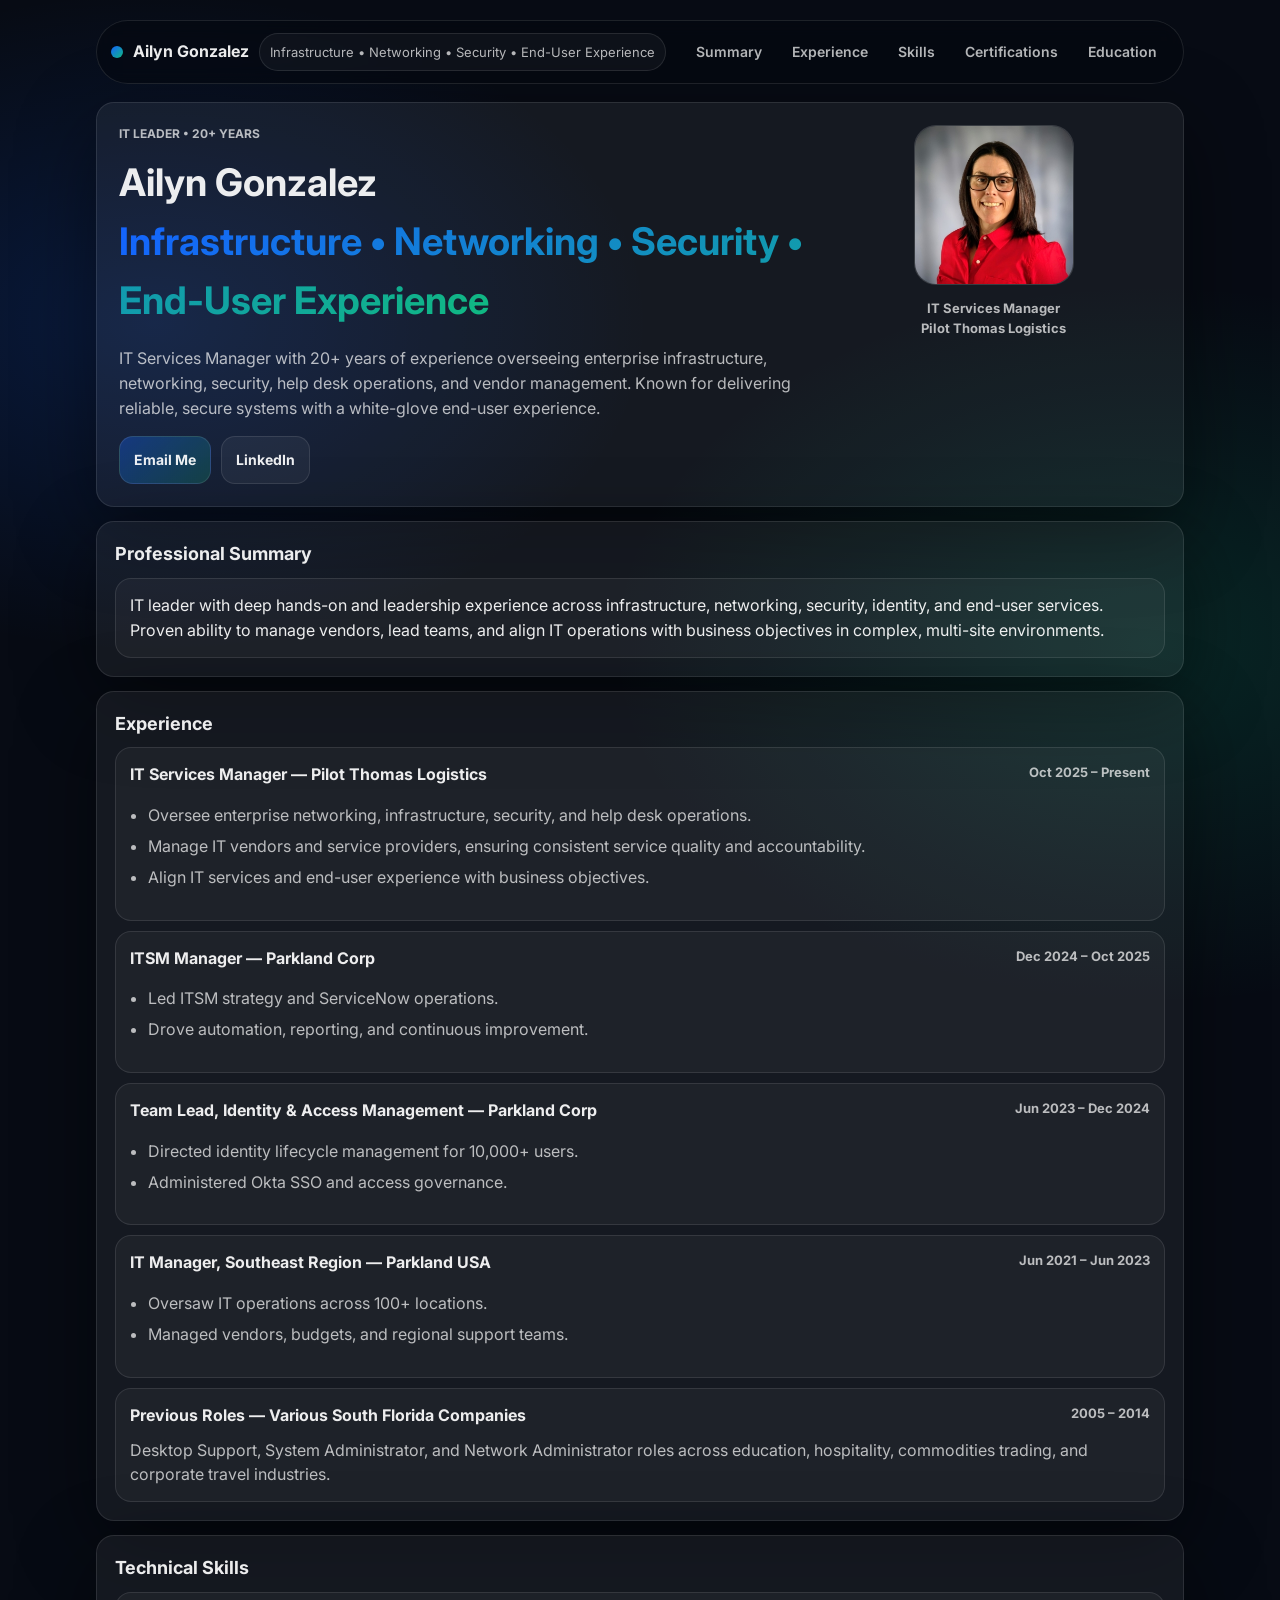
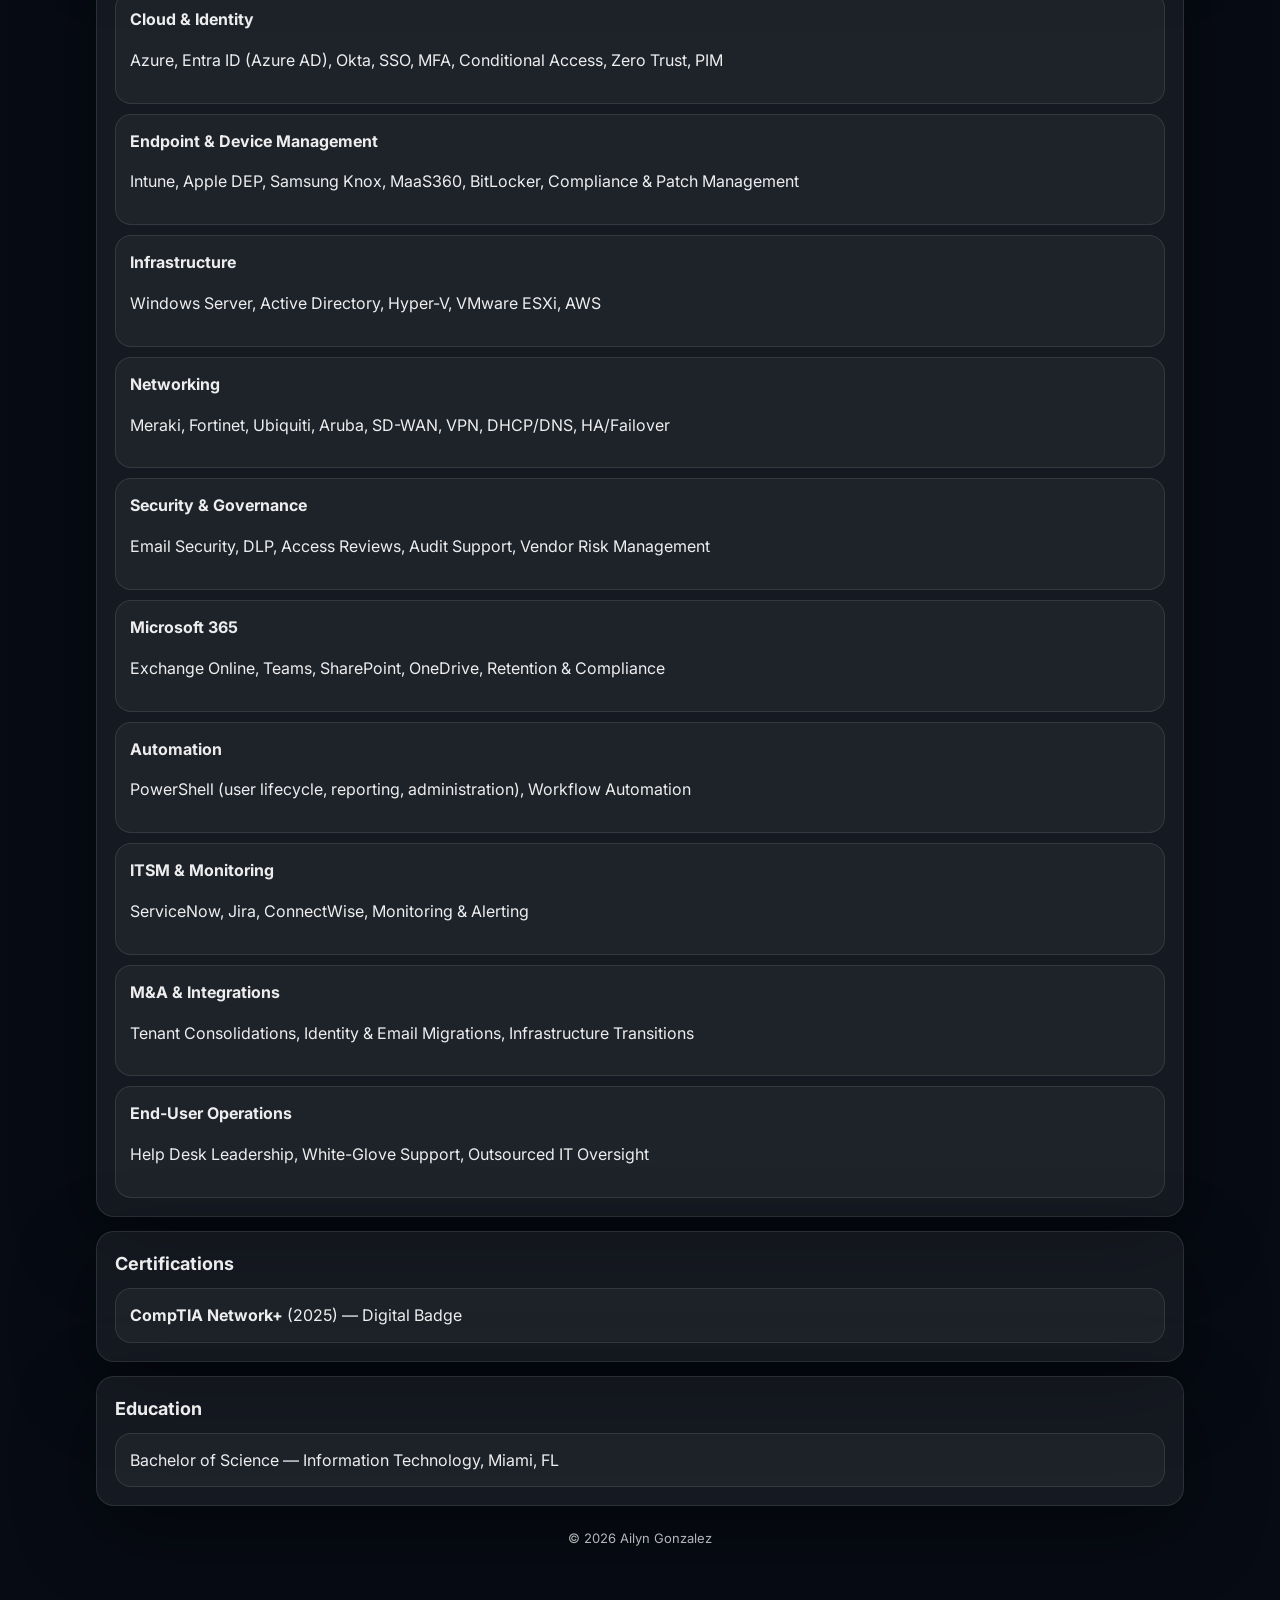
==== index.html @ db8f6539 "NEW STYLE OF index.html" ====
<!doctype html>
<html lang="en">
<head>
  <meta charset="utf-8" />
  <meta name="viewport" content="width=device-width,initial-scale=1" />
  <meta name="description" content="Ailyn Gonzalez — IT Services Manager specializing in infrastructure, networking, security, and end-user experience." />
  <title>Ailyn Gonzalez</title>

  <link rel="icon" href="favicon.ico" type="image/x-icon">
  <link rel="preconnect" href="https://fonts.googleapis.com">
  <link rel="preconnect" href="https://fonts.gstatic.com" crossorigin>
  <link href="https://fonts.googleapis.com/css2?family=Inter:wght@400;500;600;700;800&display=swap" rel="stylesheet">

  <style>
    :root{
      --bg:#070B14;
      --panel:rgba(255,255,255,.06);
      --panel2:rgba(255,255,255,.04);
      --border:rgba(255,255,255,.10);
      --text:rgba(255,255,255,.92);
      --muted:rgba(255,255,255,.70);
      --shadow:0 24px 80px rgba(0,0,0,.45);
      --radius:18px;
      --a1:#1463FF;
      --a2:#10B981;
      --max:1120px;
    }

    *{box-sizing:border-box}
    body{
      margin:0;
      font-family:Inter,system-ui,Arial;
      color:var(--text);
      background:
        radial-gradient(900px 600px at 12% 10%, rgba(20,99,255,.18), transparent 55%),
        radial-gradient(900px 600px at 90% 20%, rgba(16,185,129,.16), transparent 60%),
        var(--bg);
      line-height:1.55;
    }
    a{color:inherit;text-decoration:none}
    .wrap{max-width:var(--max);margin:0 auto;padding:20px 16px 72px}

    /* NAV */
    .topbar{position:sticky;top:12px;z-index:50;margin-bottom:18px}
    .nav{
      display:flex;justify-content:space-between;align-items:center;
      padding:10px 14px;border-radius:999px;
      background:rgba(5,8,15,.55);backdrop-filter:blur(10px);
      border:1px solid var(--border);
    }
    .brand{display:flex;align-items:center;gap:10px}
    .mark{
      width:12px;height:12px;border-radius:50%;
      background:linear-gradient(135deg,var(--a1),var(--a2));
    }
    .pill{
      display:none;
      padding:8px 10px;border-radius:999px;
      border:1px solid var(--border);
      background:rgba(255,255,255,.04);
      color:var(--muted);font-size:13px;
    }
    .links{display:flex;gap:6px}
    .link{
      padding:10px 12px;border-radius:999px;
      color:var(--muted);font-weight:600;font-size:14px;
    }
    .link:hover{background:rgba(255,255,255,.06);color:#fff}

    @media(min-width:900px){.pill{display:inline-flex}}
    @media(max-width:899px){.links{display:none}}

    /* HERO */
    .card{border:1px solid var(--border);background:var(--panel);border-radius:var(--radius);box-shadow:var(--shadow)}
    .hero{padding:22px;margin-bottom:14px}
    .heroInner{display:grid;grid-template-columns:1.35fr .65fr;gap:14px}
    @media(max-width:899px){.heroInner{grid-template-columns:1fr}}

    .kicker{color:var(--muted);font-size:12px;font-weight:700;text-transform:uppercase}
    h1{margin:10px 0;font-size:38px}
    .grad{background:linear-gradient(135deg,var(--a1),var(--a2));-webkit-background-clip:text;color:transparent}
    .lead{color:var(--muted)}

    .actions{display:flex;gap:10px;flex-wrap:wrap;margin-top:14px}
    .btn{
      padding:12px 14px;border-radius:14px;
      border:1px solid var(--border);
      background:rgba(255,255,255,.05);
      font-weight:700;font-size:14px;
    }
    .btn.primary{background:linear-gradient(135deg,rgba(20,99,255,.35),rgba(16,185,129,.22))}

    /* HEADSHOT */
    .headshotWrap{text-align:center}
    .headshot{
      width:160px;height:160px;border-radius:22px;
      border:1px solid var(--border);overflow:hidden;
      margin:0 auto;background:rgba(255,255,255,.06);
    }
    .headshot img{width:100%;height:100%;object-fit:cover}
    .fallback{
      display:flex;align-items:center;justify-content:center;
      height:100%;font-size:42px;font-weight:800;color:#fff;
    }

    /* SECTIONS */
    section{margin-top:14px}
    .section{padding:18px}
    .sectionHead{display:flex;justify-content:space-between;margin-bottom:10px}
    h2{margin:0;font-size:18px}
    .tile,.role{
      padding:14px;border-radius:16px;
      border:1px solid var(--border);
      background:var(--panel2);
    }
    .timeline{display:flex;flex-direction:column;gap:10px}
    .roleTop{display:flex;justify-content:space-between;flex-wrap:wrap}
    .meta{color:var(--muted);font-size:13px;font-weight:700}
    ul{padding-left:18px;color:var(--muted)}
    li{margin:6px 0}

    footer{text-align:center;margin-top:22px;color:var(--muted);font-size:13px}
  </style>
</head>

<body>
<div class="wrap">

  <!-- NAV -->
  <div class="topbar">
    <div class="nav">
      <div class="brand">
        <div class="mark"></div>
        <strong>Ailyn Gonzalez</strong>
        <span class="pill">Infrastructure • Networking • Security • End-User Experience</span>
      </div>
      <div class="links">
        <a class="link" href="#summary">Summary</a>
        <a class="link" href="#experience">Experience</a>
        <a class="link" href="#skills">Skills</a>
        <a class="link" href="#certs">Certifications</a>
        <a class="link" href="#education">Education</a>
      </div>
    </div>
  </div>

  <!-- HERO -->
  <div class="card hero">
    <div class="heroInner">
      <div>
        <div class="kicker">IT Leader • 20+ Years</div>
        <h1>Ailyn Gonzalez<br>
          <span class="grad">Infrastructure • Networking • Security • End-User Experience</span>
        </h1>
        <p class="lead">
          IT Services Manager with 20+ years of experience overseeing enterprise infrastructure,
          networking, security, help desk operations, and vendor management. Known for delivering
          reliable, secure systems with a white-glove end-user experience.
        </p>
        <div class="actions">
          <a class="btn primary" href="mailto:ailyn@eleventen.net">Email Me</a>
          <a class="btn" href="https://linkedin.com/in/ailyng" target="_blank">LinkedIn</a>
        </div>
      </div>

      <div class="headshotWrap">
        <div class="headshot">
          <img src="headshot.jpg" alt="Ailyn Gonzalez" onerror="this.style.display='none'">
          <div class="fallback">AG</div>
        </div>
        <p class="meta">IT Services Manager<br>Pilot Thomas Logistics</p>
      </div>
    </div>
  </div>

  <!-- SUMMARY -->
  <section id="summary" class="card section">
    <div class="sectionHead"><h2>Professional Summary</h2></div>
    <div class="tile">
      IT leader with deep hands-on and leadership experience across infrastructure, networking,
      security, identity, and end-user services. Proven ability to manage vendors, lead teams,
      and align IT operations with business objectives in complex, multi-site environments.
    </div>
  </section>

  <!-- EXPERIENCE -->
  <section id="experience" class="card section">
    <div class="sectionHead"><h2>Experience</h2></div>
    <div class="timeline">

      <div class="role">
        <div class="roleTop">
          <strong>IT Services Manager — Pilot Thomas Logistics</strong>
          <span class="meta">Oct 2025 – Present</span>
        </div>
        <ul>
          <li>Oversee enterprise networking, infrastructure, security, and help desk operations.</li>
          <li>Manage IT vendors and service providers, ensuring consistent service quality and accountability.</li>
          <li>Align IT services and end-user experience with business objectives.</li>
        </ul>
      </div>

      <div class="role">
        <div class="roleTop">
          <strong>ITSM Manager — Parkland Corp</strong>
          <span class="meta">Dec 2024 – Oct 2025</span>
        </div>
        <ul>
          <li>Led ITSM strategy and ServiceNow operations.</li>
          <li>Drove automation, reporting, and continuous improvement.</li>
        </ul>
      </div>

      <div class="role">
        <div class="roleTop">
          <strong>Team Lead, Identity & Access Management — Parkland Corp</strong>
          <span class="meta">Jun 2023 – Dec 2024</span>
        </div>
        <ul>
          <li>Directed identity lifecycle management for 10,000+ users.</li>
          <li>Administered Okta SSO and access governance.</li>
        </ul>
      </div>

      <div class="role">
        <div class="roleTop">
          <strong>IT Manager, Southeast Region — Parkland USA</strong>
          <span class="meta">Jun 2021 – Jun 2023</span>
        </div>
        <ul>
          <li>Oversaw IT operations across 100+ locations.</li>
          <li>Managed vendors, budgets, and regional support teams.</li>
        </ul>
      </div>

      <div class="role">
        <div class="roleTop">
          <strong>Previous Roles — Various South Florida Companies</strong>
          <span class="meta">2005 – 2014</span>
        </div>
        <p style="margin:10px 0 0;color:var(--muted)">
          Desktop Support, System Administrator, and Network Administrator roles across education,
          hospitality, commodities trading, and corporate travel industries.
        </p>
      </div>

    </div>
  </section>

  <!-- SKILLS -->
  <section id="skills" class="card section">
    <div class="sectionHead"><h2>Technical Skills</h2></div>
    <div class="timeline">

      <div class="tile"><strong>Cloud & Identity</strong><p>Azure, Entra ID (Azure AD), Okta, SSO, MFA, Conditional Access, Zero Trust, PIM</p></div>
      <div class="tile"><strong>Endpoint & Device Management</strong><p>Intune, Apple DEP, Samsung Knox, MaaS360, BitLocker, Compliance & Patch Management</p></div>
      <div class="tile"><strong>Infrastructure</strong><p>Windows Server, Active Directory, Hyper-V, VMware ESXi, AWS</p></div>
      <div class="tile"><strong>Networking</strong><p>Meraki, Fortinet, Ubiquiti, Aruba, SD-WAN, VPN, DHCP/DNS, HA/Failover</p></div>
      <div class="tile"><strong>Security & Governance</strong><p>Email Security, DLP, Access Reviews, Audit Support, Vendor Risk Management</p></div>
      <div class="tile"><strong>Microsoft 365</strong><p>Exchange Online, Teams, SharePoint, OneDrive, Retention & Compliance</p></div>
      <div class="tile"><strong>Automation</strong><p>PowerShell (user lifecycle, reporting, administration), Workflow Automation</p></div>
      <div class="tile"><strong>ITSM & Monitoring</strong><p>ServiceNow, Jira, ConnectWise, Monitoring & Alerting</p></div>
      <div class="tile"><strong>M&A & Integrations</strong><p>Tenant Consolidations, Identity & Email Migrations, Infrastructure Transitions</p></div>
      <div class="tile"><strong>End-User Operations</strong><p>Help Desk Leadership, White-Glove Support, Outsourced IT Oversight</p></div>

    </div>
  </section>

  <!-- CERTS -->
  <section id="certs" class="card section">
    <div class="sectionHead"><h2>Certifications</h2></div>
    <div class="tile">
      <strong>CompTIA Network+</strong> (2025) —
      <a href="https://www.credly.com/badges/32f9db9d-5304-4ea8-86d8-ffa71082f618/public_url" target="_blank">Digital Badge</a>
    </div>
  </section>

  <!-- EDUCATION -->
  <section id="education" class="card section">
    <div class="sectionHead"><h2>Education</h2></div>
    <div class="tile">
      Bachelor of Science — Information Technology, Miami, FL
    </div>
  </section>

  <footer>
    © <span id="year"></span> Ailyn Gonzalez
  </footer>

</div>

<script>
  document.getElementById('year').textContent = new Date().getFullYear();
</script>
</body>
</html>
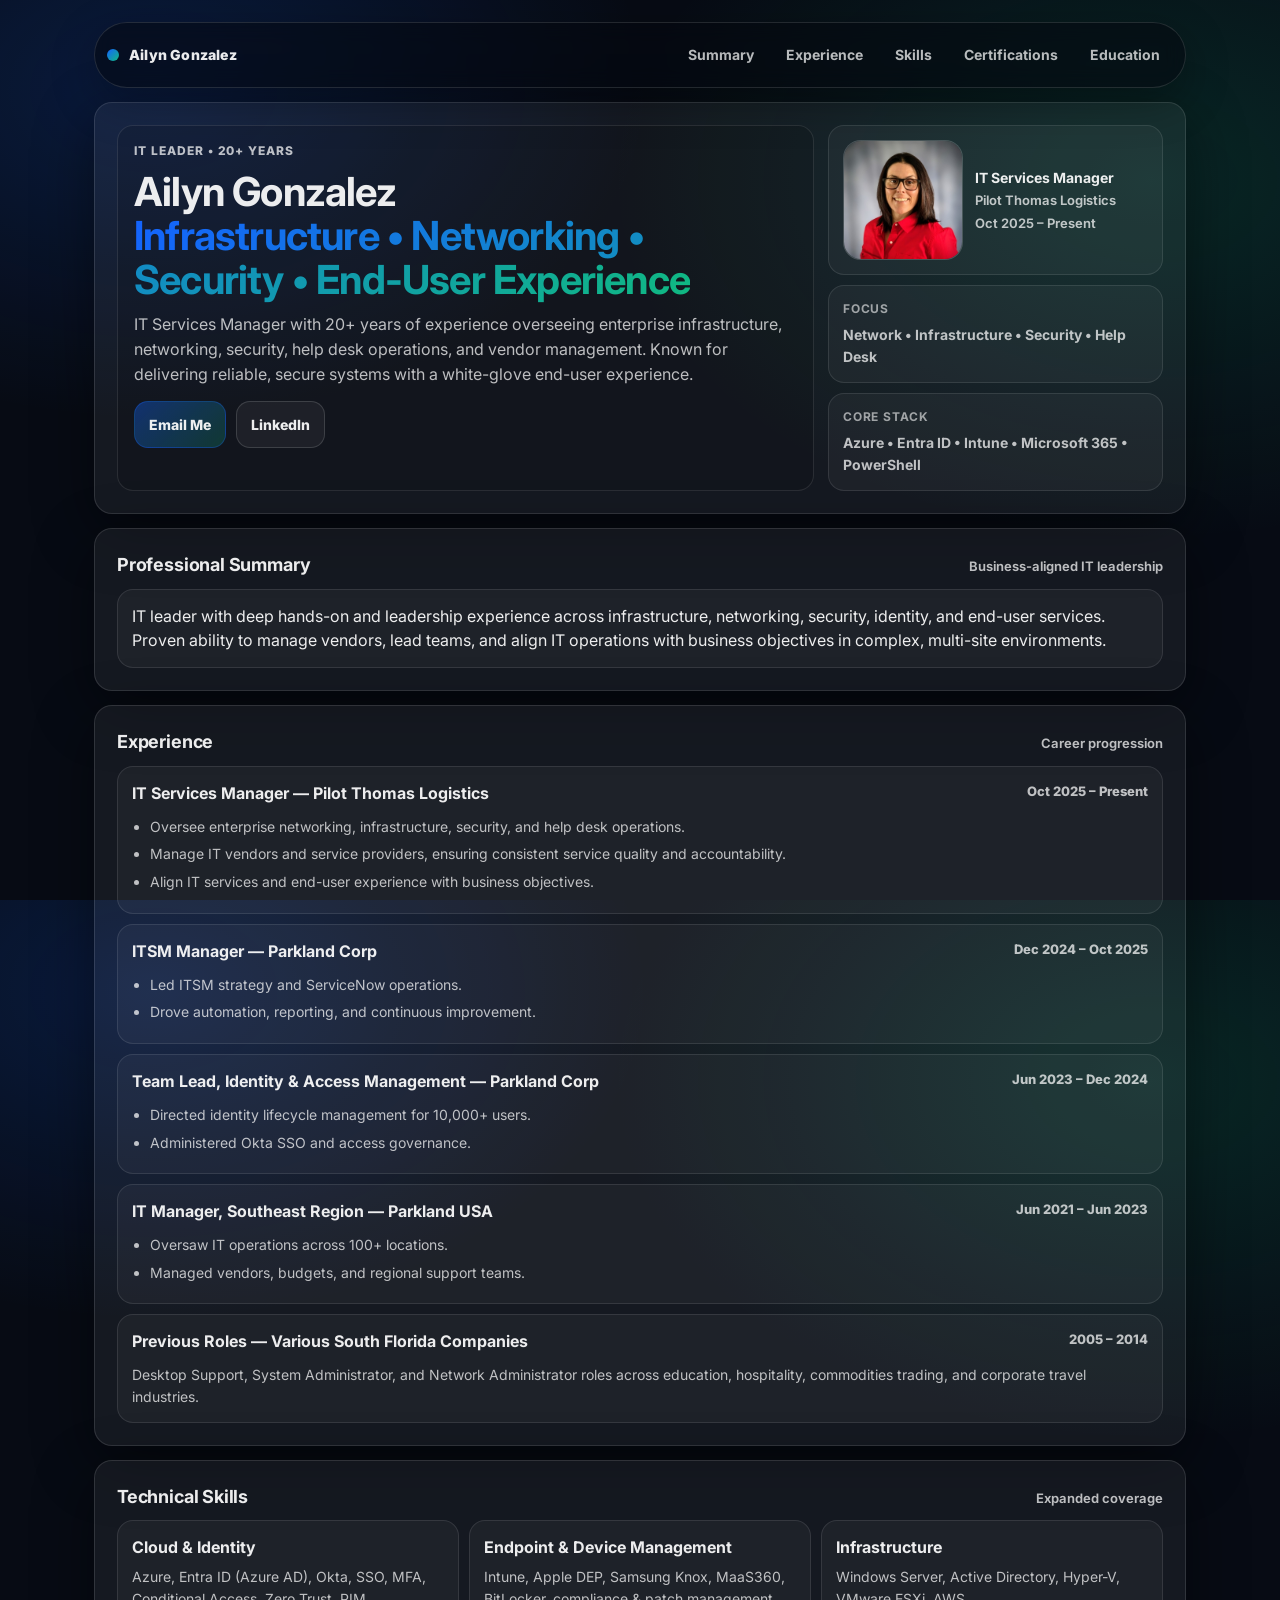
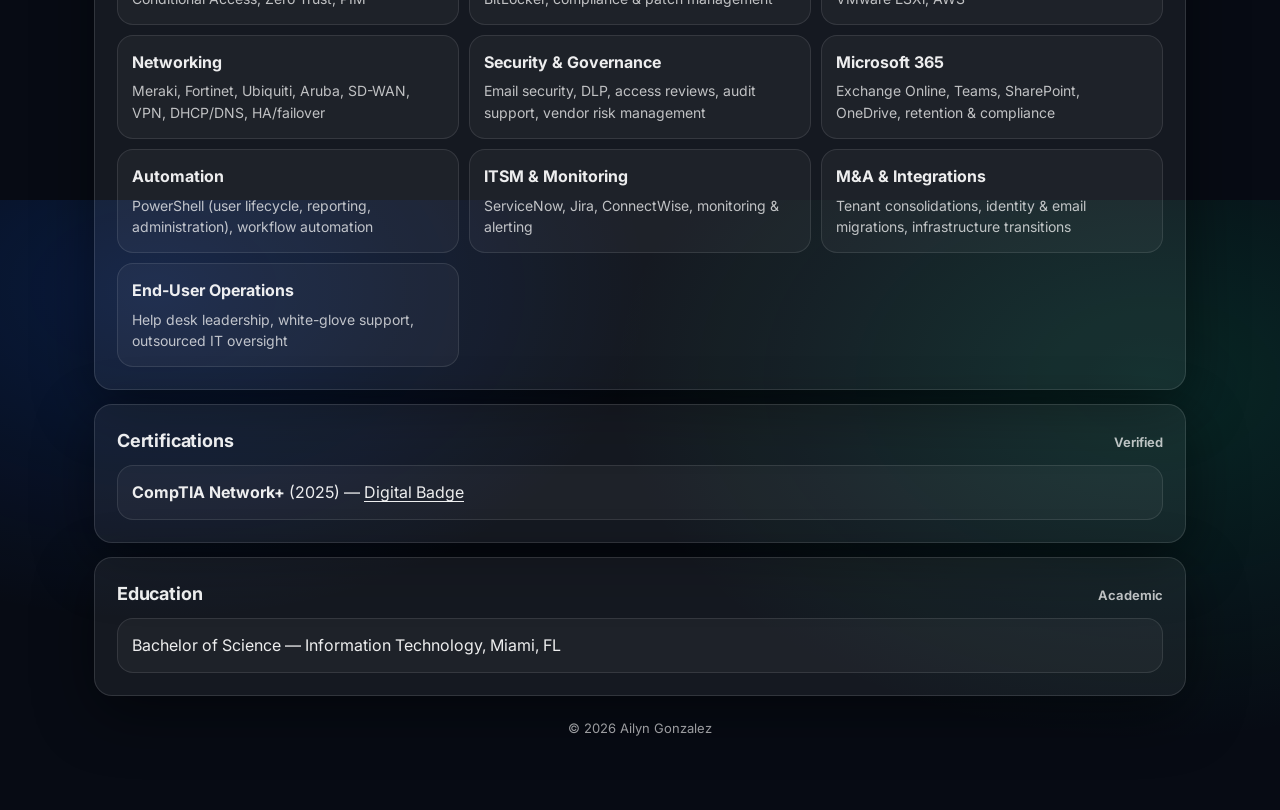
==== commit e183d3fc: "Mobile optimization Update index.html" ====
--- a/index.html
+++ b/index.html
@@ -16,110 +16,443 @@
       --bg:#070B14;
       --panel:rgba(255,255,255,.06);
       --panel2:rgba(255,255,255,.04);
-      --border:rgba(255,255,255,.10);
+      --border:rgba(255,255,255,.12);
       --text:rgba(255,255,255,.92);
-      --muted:rgba(255,255,255,.70);
-      --shadow:0 24px 80px rgba(0,0,0,.45);
+      --muted:rgba(255,255,255,.72);
+      --shadow:0 18px 60px rgba(0,0,0,.45);
       --radius:18px;
       --a1:#1463FF;
       --a2:#10B981;
       --max:1120px;
-    }
-
-    *{box-sizing:border-box}
+
+      --pad: clamp(14px, 2.4vw, 22px);
+    }
+
+    *{ box-sizing:border-box }
+    html,body{ height:100% }
     body{
       margin:0;
-      font-family:Inter,system-ui,Arial;
+      font-family:Inter,system-ui,Segoe UI,Roboto,Arial,sans-serif;
       color:var(--text);
       background:
         radial-gradient(900px 600px at 12% 10%, rgba(20,99,255,.18), transparent 55%),
         radial-gradient(900px 600px at 90% 20%, rgba(16,185,129,.16), transparent 60%),
         var(--bg);
       line-height:1.55;
-    }
-    a{color:inherit;text-decoration:none}
-    .wrap{max-width:var(--max);margin:0 auto;padding:20px 16px 72px}
-
-    /* NAV */
-    .topbar{position:sticky;top:12px;z-index:50;margin-bottom:18px}
+      -webkit-font-smoothing: antialiased;
+      text-rendering: optimizeLegibility;
+    }
+
+    a{ color:inherit; text-decoration:none }
+    p{ margin:0 }
+    ::selection{ background: rgba(20,99,255,.35); }
+
+    .wrap{
+      max-width:var(--max);
+      margin:0 auto;
+      padding: 14px 14px 72px;
+    }
+
+    /* ---------- Cards / Sections ---------- */
+    .card{
+      border:1px solid var(--border);
+      background:var(--panel);
+      border-radius:var(--radius);
+      box-shadow:var(--shadow);
+    }
+
+    section{ margin-top: 14px; }
+    .section{ padding: var(--pad); }
+
+    .sectionHead{
+      display:flex;
+      justify-content:space-between;
+      align-items:baseline;
+      gap:12px;
+      margin-bottom: 10px;
+    }
+    h2{
+      margin:0;
+      font-size: clamp(16px, 2.4vw, 18px);
+      letter-spacing: -.01em;
+    }
+    .hint{
+      color:var(--muted);
+      font-size: 13px;
+      font-weight: 650;
+    }
+
+    .tile, .role{
+      padding: 14px;
+      border-radius: 16px;
+      border: 1px solid rgba(255,255,255,.10);
+      background: var(--panel2);
+    }
+
+    /* ---------- Top Nav (mobile-first) ---------- */
+    .topbar{
+      position: sticky;
+      top: 10px;
+      z-index: 50;
+      margin: 8px 0 14px;
+    }
+
     .nav{
-      display:flex;justify-content:space-between;align-items:center;
-      padding:10px 14px;border-radius:999px;
-      background:rgba(5,8,15,.55);backdrop-filter:blur(10px);
+      display:flex;
+      align-items:center;
+      justify-content:space-between;
+      gap: 10px;
+      padding: 10px 12px;
+      border-radius: 999px;
+      background: rgba(5,8,15,.55);
+      backdrop-filter: blur(10px);
       border:1px solid var(--border);
-    }
-    .brand{display:flex;align-items:center;gap:10px}
+      box-shadow: 0 14px 45px rgba(0,0,0,.30);
+    }
+
+    .brand{
+      display:flex;
+      align-items:center;
+      gap:10px;
+      min-width:0;
+    }
     .mark{
-      width:12px;height:12px;border-radius:50%;
+      width:12px;height:12px;border-radius:999px;
       background:linear-gradient(135deg,var(--a1),var(--a2));
+      flex: 0 0 auto;
+    }
+    .brandText{
+      display:flex;
+      flex-direction:column;
+      gap:2px;
+      min-width:0;
+    }
+    .brandText strong{
+      font-weight: 850;
+      font-size: 14px;
+      letter-spacing: .2px;
+      white-space: nowrap;
+      overflow: hidden;
+      text-overflow: ellipsis;
+      max-width: 56vw;
     }
     .pill{
+      display:block;
+      color: rgba(255,255,255,.70);
+      font-size: 12.5px;
+      font-weight: 650;
+      white-space: nowrap;
+      overflow: hidden;
+      text-overflow: ellipsis;
+      max-width: 64vw;
+    }
+
+    .links{
       display:none;
-      padding:8px 10px;border-radius:999px;
+      gap:6px;
+      align-items:center;
+    }
+    .link{
+      padding:10px 12px;
+      border-radius:999px;
+      color:var(--muted);
+      font-weight:700;
+      font-size:14px;
+      border: 1px solid transparent;
+    }
+    .link:hover{
+      background: rgba(255,255,255,.06);
+      color:#fff;
+      border-color: rgba(255,255,255,.10);
+    }
+
+    .menuBtn{
+      display:inline-flex;
+      align-items:center;
+      justify-content:center;
+      width: 44px;
+      height: 44px;
+      border-radius: 999px;
+      border:1px solid rgba(255,255,255,.14);
+      background: rgba(255,255,255,.05);
+      cursor:pointer;
+      transition: transform .08s ease, background .2s ease;
+      flex: 0 0 auto;
+    }
+    .menuBtn:active{ transform: translateY(1px); }
+    .menuBtn:hover{ background: rgba(255,255,255,.07); }
+
+    .menuIcon{
+      width: 18px; height: 18px; position: relative;
+    }
+    .menuIcon span{
+      position:absolute; left:0; right:0;
+      height:2px; border-radius:2px;
+      background: rgba(255,255,255,.86);
+      transition: transform .2s ease, top .2s ease, opacity .2s ease;
+    }
+    .menuIcon span:nth-child(1){ top:4px; }
+    .menuIcon span:nth-child(2){ top:8px; }
+    .menuIcon span:nth-child(3){ top:12px; }
+
+    .mobileMenu{
+      display:none;
+      margin-top:10px;
+      border-radius: 16px;
       border:1px solid var(--border);
-      background:rgba(255,255,255,.04);
-      color:var(--muted);font-size:13px;
-    }
-    .links{display:flex;gap:6px}
-    .link{
-      padding:10px 12px;border-radius:999px;
-      color:var(--muted);font-weight:600;font-size:14px;
-    }
-    .link:hover{background:rgba(255,255,255,.06);color:#fff}
-
-    @media(min-width:900px){.pill{display:inline-flex}}
-    @media(max-width:899px){.links{display:none}}
-
-    /* HERO */
-    .card{border:1px solid var(--border);background:var(--panel);border-radius:var(--radius);box-shadow:var(--shadow)}
-    .hero{padding:22px;margin-bottom:14px}
-    .heroInner{display:grid;grid-template-columns:1.35fr .65fr;gap:14px}
-    @media(max-width:899px){.heroInner{grid-template-columns:1fr}}
-
-    .kicker{color:var(--muted);font-size:12px;font-weight:700;text-transform:uppercase}
-    h1{margin:10px 0;font-size:38px}
-    .grad{background:linear-gradient(135deg,var(--a1),var(--a2));-webkit-background-clip:text;color:transparent}
-    .lead{color:var(--muted)}
-
-    .actions{display:flex;gap:10px;flex-wrap:wrap;margin-top:14px}
+      background: rgba(5,8,15,.70);
+      backdrop-filter: blur(10px);
+      overflow:hidden;
+      box-shadow: 0 18px 55px rgba(0,0,0,.35);
+    }
+    .mobileMenu a{
+      display:block;
+      padding: 14px 14px;
+      color: var(--muted);
+      font-weight: 750;
+      border-top: 1px solid rgba(255,255,255,.08);
+    }
+    .mobileMenu a:first-child{ border-top: none; }
+    .mobileMenu a:hover{
+      background: rgba(255,255,255,.05);
+      color: #fff;
+    }
+
+    .menuOpen .mobileMenu{ display:block; }
+    .menuOpen .menuIcon span:nth-child(1){ top:8px; transform: rotate(45deg); }
+    .menuOpen .menuIcon span:nth-child(2){ opacity:0; }
+    .menuOpen .menuIcon span:nth-child(3){ top:8px; transform: rotate(-45deg); }
+
+    /* Desktop nav */
+    @media (min-width: 980px){
+      .menuBtn{ display:none; }
+      .links{ display:flex; }
+      .pill{ display:none; } /* keep it cleaner on desktop since links show */
+      .brandText strong{ max-width: 260px; }
+    }
+
+    /* ---------- Hero ---------- */
+    .hero{ padding: var(--pad); }
+
+    .heroGrid{
+      display:grid;
+      gap: 14px;
+      grid-template-columns: 1fr;
+      align-items: start;
+    }
+
+    .heroMain{
+      padding: 16px;
+      border-radius: 16px;
+      border: 1px solid rgba(255,255,255,.10);
+      background: rgba(0,0,0,.12);
+    }
+
+    .kicker{
+      color: var(--muted);
+      font-size: 12px;
+      font-weight: 800;
+      letter-spacing: .08em;
+      text-transform: uppercase;
+    }
+
+    h1{
+      margin: 10px 0 10px;
+      font-size: clamp(26px, 6.5vw, 40px);
+      line-height: 1.10;
+      letter-spacing: -.02em;
+    }
+
+    .grad{
+      background:linear-gradient(135deg,var(--a1),var(--a2));
+      -webkit-background-clip:text;
+      background-clip:text;
+      color:transparent;
+    }
+
+    .lead{
+      color: var(--muted);
+      font-size: clamp(14px, 2.5vw, 16px);
+      max-width: 75ch;
+    }
+
+    .actions{
+      display:flex;
+      flex-wrap: wrap;
+      gap: 10px;
+      margin-top: 14px;
+    }
+
     .btn{
-      padding:12px 14px;border-radius:14px;
-      border:1px solid var(--border);
-      background:rgba(255,255,255,.05);
-      font-weight:700;font-size:14px;
-    }
-    .btn.primary{background:linear-gradient(135deg,rgba(20,99,255,.35),rgba(16,185,129,.22))}
-
-    /* HEADSHOT */
-    .headshotWrap{text-align:center}
+      display:inline-flex;
+      align-items:center;
+      justify-content:center;
+      padding: 12px 14px;
+      border-radius: 14px;
+      border: 1px solid rgba(255,255,255,.14);
+      background: rgba(255,255,255,.05);
+      font-weight: 800;
+      font-size: 14px;
+      transition: transform .08s ease, background .2s ease, border-color .2s ease;
+      cursor:pointer;
+      user-select:none;
+      width: 100%;
+    }
+    .btn:hover{ background: rgba(255,255,255,.07); border-color: rgba(255,255,255,.20); }
+    .btn:active{ transform: translateY(1px); }
+    .btn.primary{
+      background: linear-gradient(135deg, rgba(20,99,255,.36), rgba(16,185,129,.22));
+      border-color: rgba(20,99,255,.30);
+    }
+
+    /* Buttons side-by-side when there’s room */
+    @media (min-width: 520px){
+      .btn{ width: auto; }
+    }
+
+    .heroSide{
+      display:grid;
+      gap: 10px;
+    }
+
+    .headshotWrap{
+      display:flex;
+      align-items:center;
+      gap: 12px;
+      padding: 14px;
+    }
+
     .headshot{
-      width:160px;height:160px;border-radius:22px;
-      border:1px solid var(--border);overflow:hidden;
-      margin:0 auto;background:rgba(255,255,255,.06);
-    }
-    .headshot img{width:100%;height:100%;object-fit:cover}
+      width: 92px;
+      height: 92px;
+      border-radius: 18px;
+      border: 1px solid rgba(255,255,255,.14);
+      overflow:hidden;
+      background: rgba(255,255,255,.06);
+      flex: 0 0 auto;
+    }
+    .headshot img{
+      width:100%;
+      height:100%;
+      object-fit:cover;
+      display:block;
+    }
     .fallback{
-      display:flex;align-items:center;justify-content:center;
-      height:100%;font-size:42px;font-weight:800;color:#fff;
-    }
-
-    /* SECTIONS */
-    section{margin-top:14px}
-    .section{padding:18px}
-    .sectionHead{display:flex;justify-content:space-between;margin-bottom:10px}
-    h2{margin:0;font-size:18px}
-    .tile,.role{
-      padding:14px;border-radius:16px;
-      border:1px solid var(--border);
-      background:var(--panel2);
-    }
-    .timeline{display:flex;flex-direction:column;gap:10px}
-    .roleTop{display:flex;justify-content:space-between;flex-wrap:wrap}
-    .meta{color:var(--muted);font-size:13px;font-weight:700}
-    ul{padding-left:18px;color:var(--muted)}
-    li{margin:6px 0}
-
-    footer{text-align:center;margin-top:22px;color:var(--muted);font-size:13px}
+      width:100%;
+      height:100%;
+      display:flex;
+      align-items:center;
+      justify-content:center;
+      font-weight: 900;
+      color:#fff;
+      letter-spacing: .06em;
+      background:
+        radial-gradient(120px 120px at 20% 20%, rgba(20,99,255,.35), transparent 60%),
+        radial-gradient(120px 120px at 80% 30%, rgba(16,185,129,.28), transparent 60%),
+        rgba(0,0,0,.18);
+    }
+    .roleMini{
+      display:flex;
+      flex-direction:column;
+      gap: 2px;
+      min-width:0;
+    }
+    .roleMini strong{ font-size: 14px; }
+    .roleMini span{ color: var(--muted); font-size: 13px; font-weight: 650; }
+
+    .mini{
+      padding: 14px;
+      border-radius: 16px;
+      border: 1px solid rgba(255,255,255,.10);
+      background: var(--panel2);
+    }
+    .mini h3{
+      margin:0 0 6px;
+      font-size: 12px;
+      text-transform: uppercase;
+      letter-spacing: .08em;
+      color: rgba(255,255,255,.58);
+    }
+    .mini p{
+      margin:0;
+      color: var(--muted);
+      font-weight: 700;
+      font-size: 14px;
+    }
+
+    /* Hero becomes 2 columns on larger screens */
+    @media (min-width: 980px){
+      .heroGrid{
+        grid-template-columns: 1.35fr .65fr;
+        align-items: stretch;
+      }
+      .headshot{
+        width: 120px;
+        height: 120px;
+      }
+    }
+
+    /* ---------- Experience ---------- */
+    .timeline{
+      display:flex;
+      flex-direction:column;
+      gap: 10px;
+    }
+    .roleTop{
+      display:flex;
+      justify-content:space-between;
+      gap: 10px;
+      flex-wrap: wrap;
+      align-items: flex-start;
+    }
+    .meta{
+      color: var(--muted);
+      font-size: 13px;
+      font-weight: 800;
+      white-space: nowrap;
+    }
+    ul{
+      margin: 10px 0 0;
+      padding-left: 18px;
+      color: var(--muted);
+      font-size: 14px;
+    }
+    li{ margin: 6px 0; }
+
+    /* ---------- Skills (mobile grid) ---------- */
+    .skillsGrid{
+      display:grid;
+      grid-template-columns: 1fr;
+      gap: 10px;
+      margin-top: 10px;
+    }
+    .skillsGrid .tile strong{
+      display:block;
+      margin-bottom: 6px;
+    }
+    .skillsGrid .tile p{
+      color: var(--muted);
+      font-size: 14px;
+      margin:0;
+    }
+
+    @media (min-width: 740px){
+      .skillsGrid{
+        grid-template-columns: 1fr 1fr;
+      }
+    }
+    @media (min-width: 1100px){
+      .skillsGrid{
+        grid-template-columns: 1fr 1fr 1fr;
+      }
+    }
+
+    footer{
+      margin-top: 22px;
+      text-align:center;
+      color: rgba(255,255,255,.60);
+      font-size: 13px;
+    }
   </style>
 </head>
 
@@ -128,28 +461,49 @@
 
   <!-- NAV -->
   <div class="topbar">
-    <div class="nav">
+    <div class="nav" id="nav">
       <div class="brand">
         <div class="mark"></div>
-        <strong>Ailyn Gonzalez</strong>
-        <span class="pill">Infrastructure • Networking • Security • End-User Experience</span>
-      </div>
-      <div class="links">
+        <div class="brandText">
+          <strong>Ailyn Gonzalez</strong>
+          <span class="pill">Infrastructure • Networking • Security • End-User Experience</span>
+        </div>
+      </div>
+
+      <!-- Desktop links -->
+      <div class="links" aria-label="Primary navigation">
         <a class="link" href="#summary">Summary</a>
         <a class="link" href="#experience">Experience</a>
         <a class="link" href="#skills">Skills</a>
         <a class="link" href="#certs">Certifications</a>
         <a class="link" href="#education">Education</a>
       </div>
+
+      <!-- Mobile hamburger -->
+      <button class="menuBtn" id="menuBtn" aria-label="Open menu" aria-expanded="false">
+        <div class="menuIcon" aria-hidden="true">
+          <span></span><span></span><span></span>
+        </div>
+      </button>
+    </div>
+
+    <!-- Mobile dropdown -->
+    <div class="mobileMenu" id="mobileMenu" aria-label="Mobile menu">
+      <a href="#summary">Summary</a>
+      <a href="#experience">Experience</a>
+      <a href="#skills">Skills</a>
+      <a href="#certs">Certifications</a>
+      <a href="#education">Education</a>
     </div>
   </div>
 
   <!-- HERO -->
-  <div class="card hero">
-    <div class="heroInner">
-      <div>
+  <main class="card hero">
+    <div class="heroGrid">
+      <div class="heroMain">
         <div class="kicker">IT Leader • 20+ Years</div>
-        <h1>Ailyn Gonzalez<br>
+        <h1>
+          Ailyn Gonzalez<br>
           <span class="grad">Infrastructure • Networking • Security • End-User Experience</span>
         </h1>
         <p class="lead">
@@ -159,23 +513,42 @@
         </p>
         <div class="actions">
           <a class="btn primary" href="mailto:ailyn@eleventen.net">Email Me</a>
-          <a class="btn" href="https://linkedin.com/in/ailyng" target="_blank">LinkedIn</a>
-        </div>
-      </div>
-
-      <div class="headshotWrap">
-        <div class="headshot">
-          <img src="headshot.jpg" alt="Ailyn Gonzalez" onerror="this.style.display='none'">
-          <div class="fallback">AG</div>
-        </div>
-        <p class="meta">IT Services Manager<br>Pilot Thomas Logistics</p>
-      </div>
-    </div>
-  </div>
+          <a class="btn" href="https://linkedin.com/in/ailyng" target="_blank" rel="noreferrer">LinkedIn</a>
+        </div>
+      </div>
+
+      <aside class="heroSide">
+        <div class="mini headshotWrap">
+          <div class="headshot" aria-label="Headshot">
+            <img src="headshot.jpg" alt="Ailyn Gonzalez headshot" onerror="this.style.display='none'">
+            <div class="fallback">AG</div>
+          </div>
+          <div class="roleMini">
+            <strong>IT Services Manager</strong>
+            <span>Pilot Thomas Logistics</span>
+            <span>Oct 2025 – Present</span>
+          </div>
+        </div>
+
+        <div class="mini">
+          <h3>Focus</h3>
+          <p>Network • Infrastructure • Security • Help Desk</p>
+        </div>
+
+        <div class="mini">
+          <h3>Core Stack</h3>
+          <p>Azure • Entra ID • Intune • Microsoft 365 • PowerShell</p>
+        </div>
+      </aside>
+    </div>
+  </main>
 
   <!-- SUMMARY -->
   <section id="summary" class="card section">
-    <div class="sectionHead"><h2>Professional Summary</h2></div>
+    <div class="sectionHead">
+      <h2>Professional Summary</h2>
+      <span class="hint">Business-aligned IT leadership</span>
+    </div>
     <div class="tile">
       IT leader with deep hands-on and leadership experience across infrastructure, networking,
       security, identity, and end-user services. Proven ability to manage vendors, lead teams,
@@ -185,9 +558,12 @@
 
   <!-- EXPERIENCE -->
   <section id="experience" class="card section">
-    <div class="sectionHead"><h2>Experience</h2></div>
+    <div class="sectionHead">
+      <h2>Experience</h2>
+      <span class="hint">Career progression</span>
+    </div>
+
     <div class="timeline">
-
       <div class="role">
         <div class="roleTop">
           <strong>IT Services Manager — Pilot Thomas Logistics</strong>
@@ -238,46 +614,85 @@
           <strong>Previous Roles — Various South Florida Companies</strong>
           <span class="meta">2005 – 2014</span>
         </div>
-        <p style="margin:10px 0 0;color:var(--muted)">
+        <p style="color:var(--muted);margin-top:10px;font-size:14px">
           Desktop Support, System Administrator, and Network Administrator roles across education,
           hospitality, commodities trading, and corporate travel industries.
         </p>
       </div>
-
     </div>
   </section>
 
   <!-- SKILLS -->
   <section id="skills" class="card section">
-    <div class="sectionHead"><h2>Technical Skills</h2></div>
-    <div class="timeline">
-
-      <div class="tile"><strong>Cloud & Identity</strong><p>Azure, Entra ID (Azure AD), Okta, SSO, MFA, Conditional Access, Zero Trust, PIM</p></div>
-      <div class="tile"><strong>Endpoint & Device Management</strong><p>Intune, Apple DEP, Samsung Knox, MaaS360, BitLocker, Compliance & Patch Management</p></div>
-      <div class="tile"><strong>Infrastructure</strong><p>Windows Server, Active Directory, Hyper-V, VMware ESXi, AWS</p></div>
-      <div class="tile"><strong>Networking</strong><p>Meraki, Fortinet, Ubiquiti, Aruba, SD-WAN, VPN, DHCP/DNS, HA/Failover</p></div>
-      <div class="tile"><strong>Security & Governance</strong><p>Email Security, DLP, Access Reviews, Audit Support, Vendor Risk Management</p></div>
-      <div class="tile"><strong>Microsoft 365</strong><p>Exchange Online, Teams, SharePoint, OneDrive, Retention & Compliance</p></div>
-      <div class="tile"><strong>Automation</strong><p>PowerShell (user lifecycle, reporting, administration), Workflow Automation</p></div>
-      <div class="tile"><strong>ITSM & Monitoring</strong><p>ServiceNow, Jira, ConnectWise, Monitoring & Alerting</p></div>
-      <div class="tile"><strong>M&A & Integrations</strong><p>Tenant Consolidations, Identity & Email Migrations, Infrastructure Transitions</p></div>
-      <div class="tile"><strong>End-User Operations</strong><p>Help Desk Leadership, White-Glove Support, Outsourced IT Oversight</p></div>
-
+    <div class="sectionHead">
+      <h2>Technical Skills</h2>
+      <span class="hint">Expanded coverage</span>
+    </div>
+
+    <div class="skillsGrid">
+      <div class="tile">
+        <strong>Cloud & Identity</strong>
+        <p>Azure, Entra ID (Azure AD), Okta, SSO, MFA, Conditional Access, Zero Trust, PIM</p>
+      </div>
+      <div class="tile">
+        <strong>Endpoint & Device Management</strong>
+        <p>Intune, Apple DEP, Samsung Knox, MaaS360, BitLocker, compliance & patch management</p>
+      </div>
+      <div class="tile">
+        <strong>Infrastructure</strong>
+        <p>Windows Server, Active Directory, Hyper-V, VMware ESXi, AWS</p>
+      </div>
+      <div class="tile">
+        <strong>Networking</strong>
+        <p>Meraki, Fortinet, Ubiquiti, Aruba, SD-WAN, VPN, DHCP/DNS, HA/failover</p>
+      </div>
+      <div class="tile">
+        <strong>Security & Governance</strong>
+        <p>Email security, DLP, access reviews, audit support, vendor risk management</p>
+      </div>
+      <div class="tile">
+        <strong>Microsoft 365</strong>
+        <p>Exchange Online, Teams, SharePoint, OneDrive, retention & compliance</p>
+      </div>
+      <div class="tile">
+        <strong>Automation</strong>
+        <p>PowerShell (user lifecycle, reporting, administration), workflow automation</p>
+      </div>
+      <div class="tile">
+        <strong>ITSM & Monitoring</strong>
+        <p>ServiceNow, Jira, ConnectWise, monitoring & alerting</p>
+      </div>
+      <div class="tile">
+        <strong>M&A & Integrations</strong>
+        <p>Tenant consolidations, identity & email migrations, infrastructure transitions</p>
+      </div>
+      <div class="tile">
+        <strong>End-User Operations</strong>
+        <p>Help desk leadership, white-glove support, outsourced IT oversight</p>
+      </div>
     </div>
   </section>
 
   <!-- CERTS -->
   <section id="certs" class="card section">
-    <div class="sectionHead"><h2>Certifications</h2></div>
+    <div class="sectionHead">
+      <h2>Certifications</h2>
+      <span class="hint">Verified</span>
+    </div>
     <div class="tile">
       <strong>CompTIA Network+</strong> (2025) —
-      <a href="https://www.credly.com/badges/32f9db9d-5304-4ea8-86d8-ffa71082f618/public_url" target="_blank">Digital Badge</a>
+      <a href="https://www.credly.com/badges/32f9db9d-5304-4ea8-86d8-ffa71082f618/public_url" target="_blank" rel="noreferrer" style="text-decoration:underline;text-underline-offset:3px;">
+        Digital Badge
+      </a>
     </div>
   </section>
 
   <!-- EDUCATION -->
   <section id="education" class="card section">
-    <div class="sectionHead"><h2>Education</h2></div>
+    <div class="sectionHead">
+      <h2>Education</h2>
+      <span class="hint">Academic</span>
+    </div>
     <div class="tile">
       Bachelor of Science — Information Technology, Miami, FL
     </div>
@@ -290,7 +705,46 @@
 </div>
 
 <script>
+  // Footer year
   document.getElementById('year').textContent = new Date().getFullYear();
+
+  // Mobile menu toggle
+  const menuBtn = document.getElementById('menuBtn');
+  const mobileMenu = document.getElementById('mobileMenu');
+  const nav = document.getElementById('nav');
+
+  function setMenu(open){
+    document.body.classList.toggle('menuOpen', open);
+    menuBtn?.setAttribute('aria-expanded', open ? 'true' : 'false');
+  }
+
+  menuBtn?.addEventListener('click', () => {
+    const open = !document.body.classList.contains('menuOpen');
+    setMenu(open);
+  });
+
+  // Close menu when clicking a link
+  mobileMenu?.querySelectorAll('a').forEach(a => {
+    a.addEventListener('click', () => setMenu(false));
+  });
+
+  // Close on outside click
+  document.addEventListener('click', (e) => {
+    if(!document.body.classList.contains('menuOpen')) return;
+    const inside = nav.contains(e.target) || mobileMenu.contains(e.target);
+    if(!inside) setMenu(false);
+  });
+
+  // Smooth scroll
+  document.querySelectorAll('a[href^="#"]').forEach(a => {
+    a.addEventListener('click', (e) => {
+      const id = a.getAttribute('href');
+      const el = document.querySelector(id);
+      if(!el) return;
+      e.preventDefault();
+      el.scrollIntoView({ behavior: 'smooth', block: 'start' });
+    });
+  });
 </script>
 </body>
 </html>
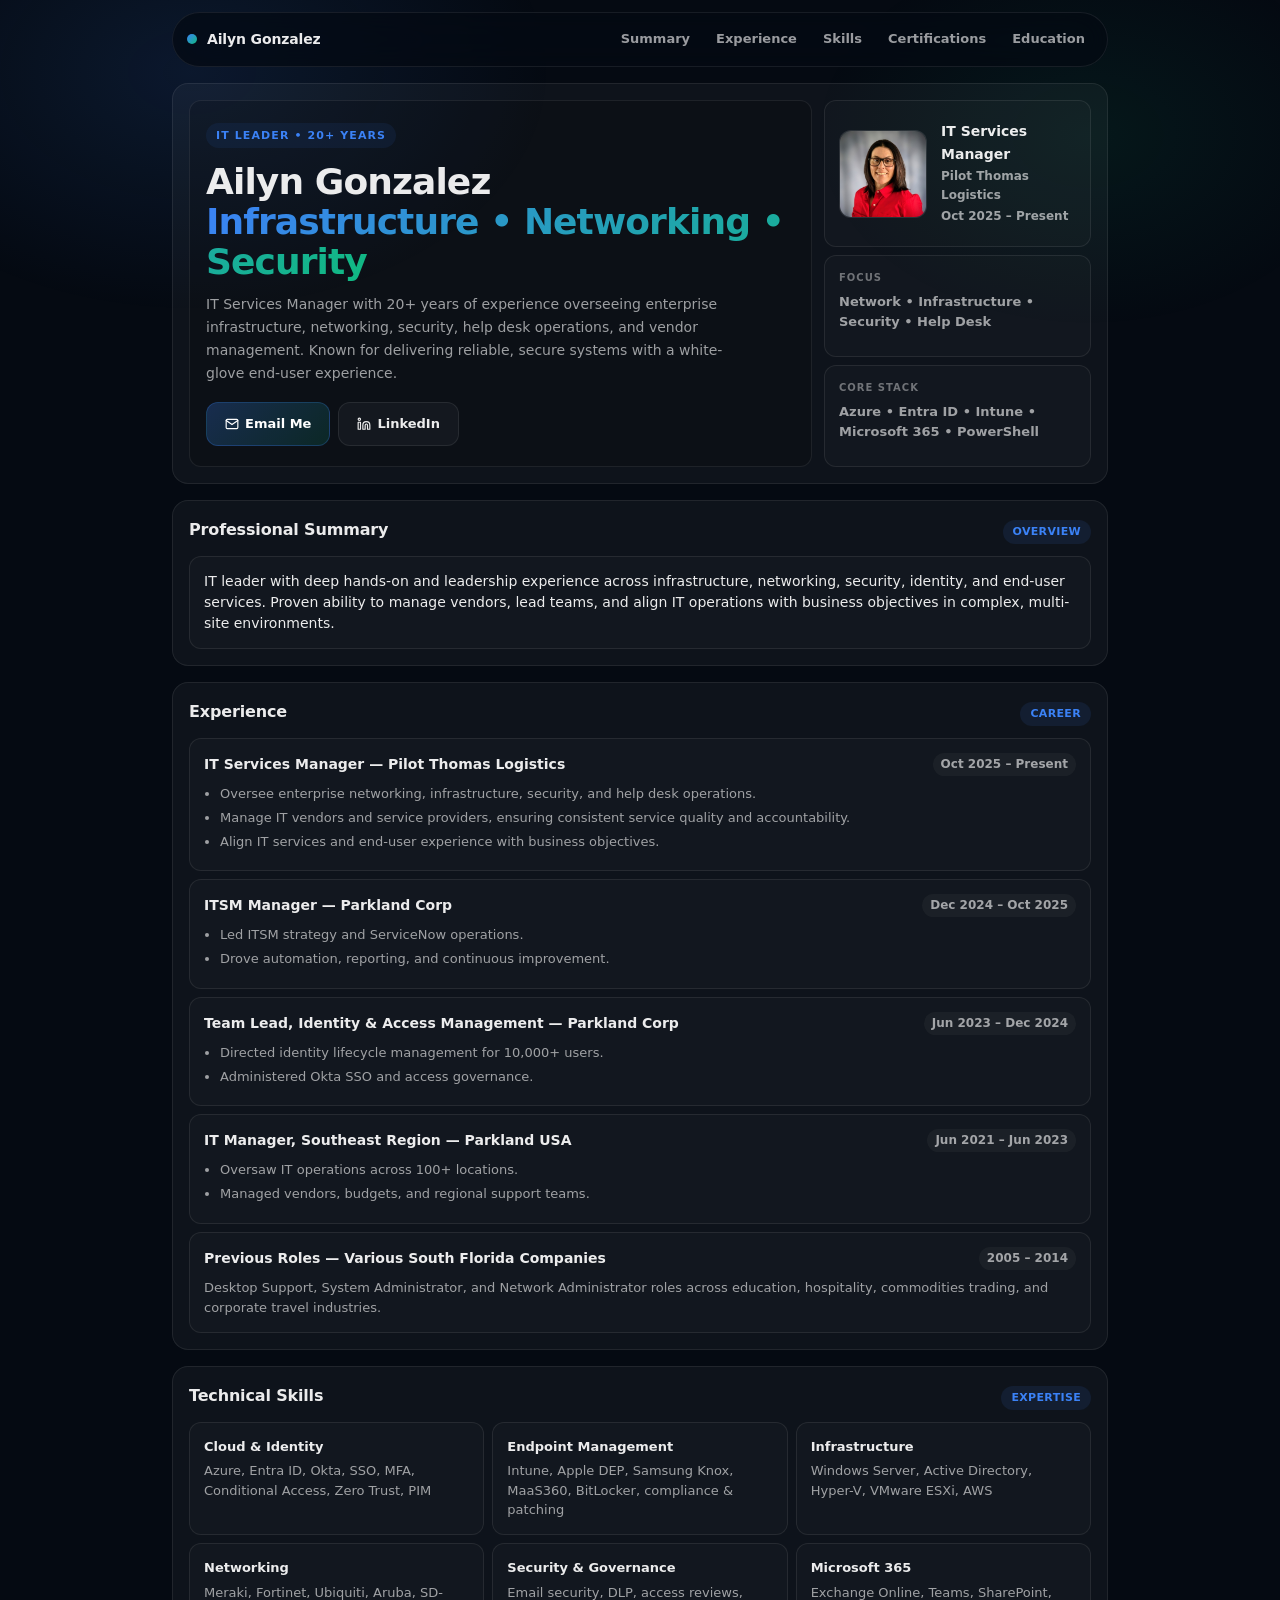
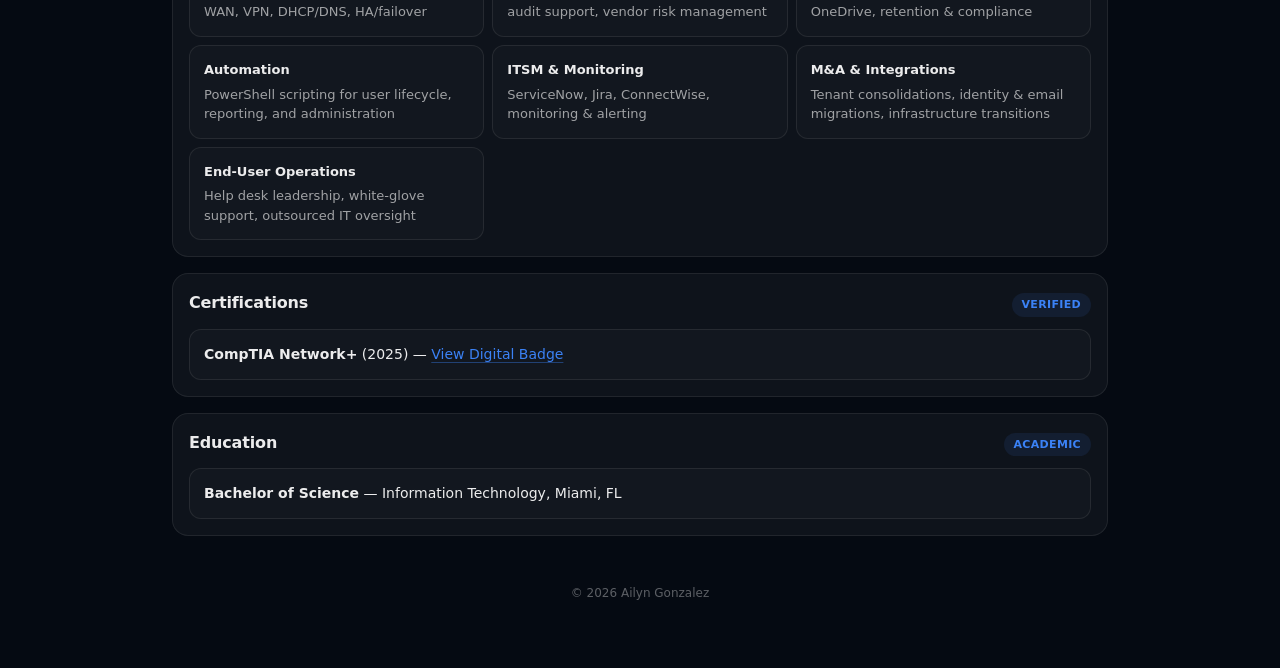
==== commit 0f70f494: "Revamp site design, add security headers, and optimize for mobile - Complete visual overhaul: cleane" ====
--- a/index.html
+++ b/index.html
@@ -2,456 +2,609 @@
 <html lang="en">
 <head>
   <meta charset="utf-8" />
-  <meta name="viewport" content="width=device-width,initial-scale=1" />
+  <meta name="viewport" content="width=device-width,initial-scale=1,viewport-fit=cover" />
   <meta name="description" content="Ailyn Gonzalez — IT Services Manager specializing in infrastructure, networking, security, and end-user experience." />
-  <title>Ailyn Gonzalez</title>
-
-  <link rel="icon" href="favicon.ico" type="image/x-icon">
-  <link rel="preconnect" href="https://fonts.googleapis.com">
-  <link rel="preconnect" href="https://fonts.gstatic.com" crossorigin>
-  <link href="https://fonts.googleapis.com/css2?family=Inter:wght@400;500;600;700;800&display=swap" rel="stylesheet">
+  <title>Ailyn Gonzalez — IT Services Manager</title>
+
+  <!-- Security headers via meta -->
+  <meta http-equiv="X-Content-Type-Options" content="nosniff" />
+  <meta http-equiv="X-Frame-Options" content="DENY" />
+  <meta name="referrer" content="strict-origin-when-cross-origin" />
+  <meta http-equiv="Content-Security-Policy"
+        content="default-src 'self';
+                 style-src 'self' 'unsafe-inline' https://fonts.googleapis.com;
+                 font-src https://fonts.gstatic.com;
+                 img-src 'self' data:;
+                 script-src 'self' 'unsafe-inline';
+                 connect-src 'self';
+                 frame-ancestors 'none';
+                 base-uri 'self';
+                 form-action 'self' mailto:;" />
+
+  <link rel="icon" href="favicon.ico" type="image/x-icon" />
+  <link rel="preconnect" href="https://fonts.googleapis.com" />
+  <link rel="preconnect" href="https://fonts.gstatic.com" crossorigin />
+  <link href="https://fonts.googleapis.com/css2?family=Inter:wght@400;500;600;700;800;900&display=swap" rel="stylesheet" />
 
   <style>
-    :root{
-      --bg:#070B14;
-      --panel:rgba(255,255,255,.06);
-      --panel2:rgba(255,255,255,.04);
-      --border:rgba(255,255,255,.12);
-      --text:rgba(255,255,255,.92);
-      --muted:rgba(255,255,255,.72);
-      --shadow:0 18px 60px rgba(0,0,0,.45);
-      --radius:18px;
-      --a1:#1463FF;
-      --a2:#10B981;
-      --max:1120px;
-
-      --pad: clamp(14px, 2.4vw, 22px);
-    }
-
-    *{ box-sizing:border-box }
-    html,body{ height:100% }
-    body{
-      margin:0;
-      font-family:Inter,system-ui,Segoe UI,Roboto,Arial,sans-serif;
-      color:var(--text);
-      background:
-        radial-gradient(900px 600px at 12% 10%, rgba(20,99,255,.18), transparent 55%),
-        radial-gradient(900px 600px at 90% 20%, rgba(16,185,129,.16), transparent 60%),
-        var(--bg);
-      line-height:1.55;
+    /* ========== RESET & VARIABLES ========== */
+    :root {
+      --bg: #050a12;
+      --surface: rgba(255,255,255,.04);
+      --surface-hover: rgba(255,255,255,.07);
+      --border: rgba(255,255,255,.08);
+      --border-hover: rgba(255,255,255,.16);
+      --text: rgba(255,255,255,.92);
+      --muted: rgba(255,255,255,.60);
+      --accent: #3b82f6;
+      --accent2: #10b981;
+      --radius: 16px;
+      --radius-sm: 12px;
+      --max: 960px;
+      --gap: 12px;
+      --section-gap: 16px;
+      --pad: 16px;
+    }
+
+    *, *::before, *::after { box-sizing: border-box; margin: 0; padding: 0; }
+    html { scroll-behavior: smooth; -webkit-text-size-adjust: 100%; }
+
+    body {
+      font-family: Inter, system-ui, -apple-system, sans-serif;
+      color: var(--text);
+      background: var(--bg);
+      line-height: 1.6;
       -webkit-font-smoothing: antialiased;
       text-rendering: optimizeLegibility;
-    }
-
-    a{ color:inherit; text-decoration:none }
-    p{ margin:0 }
-    ::selection{ background: rgba(20,99,255,.35); }
-
-    .wrap{
-      max-width:var(--max);
-      margin:0 auto;
-      padding: 14px 14px 72px;
-    }
-
-    /* ---------- Cards / Sections ---------- */
-    .card{
-      border:1px solid var(--border);
-      background:var(--panel);
-      border-radius:var(--radius);
-      box-shadow:var(--shadow);
-    }
-
-    section{ margin-top: 14px; }
-    .section{ padding: var(--pad); }
-
-    .sectionHead{
-      display:flex;
-      justify-content:space-between;
-      align-items:baseline;
-      gap:12px;
-      margin-bottom: 10px;
-    }
-    h2{
-      margin:0;
-      font-size: clamp(16px, 2.4vw, 18px);
+      overflow-x: hidden;
+      min-height: 100dvh;
+    }
+
+    /* Subtle ambient glow */
+    body::before {
+      content: '';
+      position: fixed;
+      inset: 0;
+      background:
+        radial-gradient(ellipse 600px 400px at 15% 8%, rgba(59,130,246,.12), transparent 60%),
+        radial-gradient(ellipse 500px 350px at 85% 15%, rgba(16,185,129,.08), transparent 55%);
+      pointer-events: none;
+      z-index: 0;
+    }
+
+    ::selection { background: rgba(59,130,246,.30); }
+    a { color: inherit; text-decoration: none; }
+    img { display: block; max-width: 100%; }
+    ul { list-style: none; }
+    button { font: inherit; color: inherit; border: none; background: none; cursor: pointer; }
+
+    /* ========== LAYOUT ========== */
+    .wrap {
+      position: relative;
+      z-index: 1;
+      max-width: var(--max);
+      margin: 0 auto;
+      padding: 12px 12px 48px;
+    }
+
+    /* ========== NAV ========== */
+    .topbar {
+      position: sticky;
+      top: 8px;
+      z-index: 100;
+      margin-bottom: var(--section-gap);
+    }
+
+    .nav {
+      display: flex;
+      align-items: center;
+      justify-content: space-between;
+      padding: 8px 10px 8px 14px;
+      border-radius: 999px;
+      background: rgba(5,10,18,.75);
+      backdrop-filter: blur(20px) saturate(1.4);
+      -webkit-backdrop-filter: blur(20px) saturate(1.4);
+      border: 1px solid var(--border);
+    }
+
+    .brand {
+      display: flex;
+      align-items: center;
+      gap: 10px;
+      min-width: 0;
+    }
+
+    .mark {
+      width: 10px; height: 10px;
+      border-radius: 50%;
+      background: linear-gradient(135deg, var(--accent), var(--accent2));
+      flex-shrink: 0;
+    }
+
+    .brand-name {
+      font-weight: 800;
+      font-size: 14px;
       letter-spacing: -.01em;
-    }
-    .hint{
-      color:var(--muted);
-      font-size: 13px;
-      font-weight: 650;
-    }
-
-    .tile, .role{
-      padding: 14px;
-      border-radius: 16px;
-      border: 1px solid rgba(255,255,255,.10);
-      background: var(--panel2);
-    }
-
-    /* ---------- Top Nav (mobile-first) ---------- */
-    .topbar{
-      position: sticky;
-      top: 10px;
-      z-index: 50;
-      margin: 8px 0 14px;
-    }
-
-    .nav{
-      display:flex;
-      align-items:center;
-      justify-content:space-between;
-      gap: 10px;
-      padding: 10px 12px;
-      border-radius: 999px;
-      background: rgba(5,8,15,.55);
-      backdrop-filter: blur(10px);
-      border:1px solid var(--border);
-      box-shadow: 0 14px 45px rgba(0,0,0,.30);
-    }
-
-    .brand{
-      display:flex;
-      align-items:center;
-      gap:10px;
-      min-width:0;
-    }
-    .mark{
-      width:12px;height:12px;border-radius:999px;
-      background:linear-gradient(135deg,var(--a1),var(--a2));
-      flex: 0 0 auto;
-    }
-    .brandText{
-      display:flex;
-      flex-direction:column;
-      gap:2px;
-      min-width:0;
-    }
-    .brandText strong{
-      font-weight: 850;
-      font-size: 14px;
-      letter-spacing: .2px;
       white-space: nowrap;
       overflow: hidden;
       text-overflow: ellipsis;
-      max-width: 56vw;
-    }
-    .pill{
-      display:block;
-      color: rgba(255,255,255,.70);
-      font-size: 12.5px;
-      font-weight: 650;
+    }
+
+    .nav-links {
+      display: none;
+      gap: 2px;
+      align-items: center;
+    }
+
+    .nav-link {
+      padding: 8px 12px;
+      border-radius: 999px;
+      color: var(--muted);
+      font-weight: 600;
+      font-size: 13px;
+      transition: color .15s, background .15s;
+    }
+    .nav-link:hover, .nav-link:focus-visible {
+      color: #fff;
+      background: rgba(255,255,255,.06);
+    }
+
+    /* Hamburger */
+    .menu-btn {
+      display: flex;
+      align-items: center;
+      justify-content: center;
+      width: 40px; height: 40px;
+      border-radius: 50%;
+      border: 1px solid var(--border);
+      background: var(--surface);
+      -webkit-tap-highlight-color: transparent;
+      touch-action: manipulation;
+      transition: background .15s;
+    }
+    .menu-btn:hover { background: var(--surface-hover); }
+
+    .menu-icon {
+      width: 16px; height: 14px;
+      position: relative;
+    }
+    .menu-icon span {
+      position: absolute;
+      left: 0; right: 0;
+      height: 2px;
+      border-radius: 2px;
+      background: rgba(255,255,255,.8);
+      transition: transform .2s ease, top .2s ease, opacity .15s ease;
+    }
+    .menu-icon span:nth-child(1) { top: 0; }
+    .menu-icon span:nth-child(2) { top: 6px; }
+    .menu-icon span:nth-child(3) { top: 12px; }
+
+    /* Mobile dropdown */
+    .mobile-menu {
+      display: grid;
+      grid-template-rows: 0fr;
+      transition: grid-template-rows .25s ease;
+      margin-top: 8px;
+      border-radius: var(--radius);
+      border: 1px solid var(--border);
+      background: rgba(5,10,18,.85);
+      backdrop-filter: blur(20px);
+      -webkit-backdrop-filter: blur(20px);
+      overflow: hidden;
+    }
+    .mobile-menu-inner {
+      overflow: hidden;
+    }
+    .mobile-menu a {
+      display: block;
+      padding: 14px 16px;
+      color: var(--muted);
+      font-weight: 600;
+      font-size: 14px;
+      border-top: 1px solid rgba(255,255,255,.06);
+      transition: color .15s, background .15s;
+    }
+    .mobile-menu a:first-child { border-top: none; }
+    .mobile-menu a:hover, .mobile-menu a:focus-visible {
+      color: #fff;
+      background: rgba(255,255,255,.04);
+    }
+
+    /* Menu open state */
+    .menu-open .mobile-menu { grid-template-rows: 1fr; }
+    .menu-open .menu-icon span:nth-child(1) { top: 6px; transform: rotate(45deg); }
+    .menu-open .menu-icon span:nth-child(2) { opacity: 0; }
+    .menu-open .menu-icon span:nth-child(3) { top: 6px; transform: rotate(-45deg); }
+
+    @media (min-width: 768px) {
+      .menu-btn { display: none; }
+      .mobile-menu { display: none; }
+      .nav-links { display: flex; }
+    }
+
+    /* ========== SECTION SHARED ========== */
+    .card {
+      border: 1px solid var(--border);
+      background: var(--surface);
+      border-radius: var(--radius);
+    }
+
+    section {
+      margin-top: var(--section-gap);
+    }
+
+    .section-inner {
+      padding: var(--pad);
+    }
+
+    .section-header {
+      display: flex;
+      justify-content: space-between;
+      align-items: baseline;
+      gap: 8px;
+      margin-bottom: var(--gap);
+    }
+
+    .section-header h2 {
+      font-size: 16px;
+      font-weight: 800;
+      letter-spacing: -.01em;
+    }
+
+    .section-badge {
+      font-size: 11px;
+      font-weight: 700;
+      color: var(--accent);
+      background: rgba(59,130,246,.1);
+      padding: 3px 10px;
+      border-radius: 999px;
       white-space: nowrap;
+      letter-spacing: .03em;
+      text-transform: uppercase;
+    }
+
+    /* ========== HERO ========== */
+    .hero {
+      padding: var(--pad);
+    }
+
+    .hero-grid {
+      display: grid;
+      gap: var(--gap);
+    }
+
+    .hero-main {
+      padding: 20px 16px;
+      border-radius: var(--radius-sm);
+      border: 1px solid var(--border);
+      background: rgba(0,0,0,.15);
+    }
+
+    .kicker {
+      display: inline-block;
+      font-size: 11px;
+      font-weight: 800;
+      letter-spacing: .1em;
+      text-transform: uppercase;
+      color: var(--accent);
+      background: rgba(59,130,246,.08);
+      padding: 4px 10px;
+      border-radius: 999px;
+      margin-bottom: 14px;
+    }
+
+    h1 {
+      font-size: clamp(24px, 6vw, 36px);
+      font-weight: 900;
+      line-height: 1.1;
+      letter-spacing: -.025em;
+      margin-bottom: 12px;
+    }
+
+    .grad {
+      background: linear-gradient(135deg, var(--accent) 0%, var(--accent2) 100%);
+      -webkit-background-clip: text;
+      background-clip: text;
+      color: transparent;
+    }
+
+    .lead {
+      color: var(--muted);
+      font-size: 14px;
+      line-height: 1.65;
+      max-width: 60ch;
+    }
+
+    .actions {
+      display: flex;
+      flex-wrap: wrap;
+      gap: 8px;
+      margin-top: 16px;
+    }
+
+    .btn {
+      display: inline-flex;
+      align-items: center;
+      justify-content: center;
+      gap: 6px;
+      padding: 11px 18px;
+      border-radius: var(--radius-sm);
+      border: 1px solid var(--border);
+      background: var(--surface);
+      font-weight: 700;
+      font-size: 13px;
+      transition: background .15s, border-color .15s, transform .08s;
+      -webkit-tap-highlight-color: transparent;
+      touch-action: manipulation;
+      width: 100%;
+    }
+    .btn:hover { background: var(--surface-hover); border-color: var(--border-hover); }
+    .btn:active { transform: scale(.98); }
+    .btn.primary {
+      background: linear-gradient(135deg, rgba(59,130,246,.25), rgba(16,185,129,.15));
+      border-color: rgba(59,130,246,.25);
+      color: #fff;
+    }
+    .btn.primary:hover {
+      background: linear-gradient(135deg, rgba(59,130,246,.35), rgba(16,185,129,.22));
+    }
+
+    /* Inline SVG icons for buttons */
+    .btn svg {
+      width: 14px; height: 14px;
+      fill: none;
+      stroke: currentColor;
+      stroke-width: 2;
+      stroke-linecap: round;
+      stroke-linejoin: round;
+    }
+
+    @media (min-width: 480px) {
+      .btn { width: auto; }
+    }
+
+    /* Hero sidebar */
+    .hero-side {
+      display: grid;
+      gap: 8px;
+    }
+
+    .mini-card {
+      padding: 14px;
+      border-radius: var(--radius-sm);
+      border: 1px solid var(--border);
+      background: rgba(255,255,255,.02);
+    }
+
+    .mini-card h3 {
+      font-size: 10px;
+      font-weight: 800;
+      text-transform: uppercase;
+      letter-spacing: .1em;
+      color: rgba(255,255,255,.40);
+      margin-bottom: 6px;
+    }
+
+    .mini-card p {
+      color: var(--muted);
+      font-weight: 600;
+      font-size: 13px;
+      line-height: 1.5;
+    }
+
+    /* Headshot */
+    .headshot-row {
+      display: flex;
+      align-items: center;
+      gap: 14px;
+      padding: 14px;
+    }
+
+    .headshot {
+      width: 72px; height: 72px;
+      border-radius: var(--radius-sm);
+      border: 1px solid var(--border);
       overflow: hidden;
-      text-overflow: ellipsis;
-      max-width: 64vw;
-    }
-
-    .links{
-      display:none;
-      gap:6px;
-      align-items:center;
-    }
-    .link{
-      padding:10px 12px;
-      border-radius:999px;
-      color:var(--muted);
-      font-weight:700;
-      font-size:14px;
-      border: 1px solid transparent;
-    }
-    .link:hover{
-      background: rgba(255,255,255,.06);
-      color:#fff;
-      border-color: rgba(255,255,255,.10);
-    }
-
-    .menuBtn{
-      display:inline-flex;
-      align-items:center;
-      justify-content:center;
-      width: 44px;
-      height: 44px;
-      border-radius: 999px;
-      border:1px solid rgba(255,255,255,.14);
-      background: rgba(255,255,255,.05);
-      cursor:pointer;
-      transition: transform .08s ease, background .2s ease;
-      flex: 0 0 auto;
-    }
-    .menuBtn:active{ transform: translateY(1px); }
-    .menuBtn:hover{ background: rgba(255,255,255,.07); }
-
-    .menuIcon{
-      width: 18px; height: 18px; position: relative;
-    }
-    .menuIcon span{
-      position:absolute; left:0; right:0;
-      height:2px; border-radius:2px;
-      background: rgba(255,255,255,.86);
-      transition: transform .2s ease, top .2s ease, opacity .2s ease;
-    }
-    .menuIcon span:nth-child(1){ top:4px; }
-    .menuIcon span:nth-child(2){ top:8px; }
-    .menuIcon span:nth-child(3){ top:12px; }
-
-    .mobileMenu{
-      display:none;
-      margin-top:10px;
-      border-radius: 16px;
-      border:1px solid var(--border);
-      background: rgba(5,8,15,.70);
-      backdrop-filter: blur(10px);
-      overflow:hidden;
-      box-shadow: 0 18px 55px rgba(0,0,0,.35);
-    }
-    .mobileMenu a{
-      display:block;
-      padding: 14px 14px;
-      color: var(--muted);
-      font-weight: 750;
-      border-top: 1px solid rgba(255,255,255,.08);
-    }
-    .mobileMenu a:first-child{ border-top: none; }
-    .mobileMenu a:hover{
-      background: rgba(255,255,255,.05);
+      background: var(--surface);
+      flex-shrink: 0;
+    }
+    .headshot img {
+      width: 100%; height: 100%;
+      object-fit: cover;
+    }
+    .headshot-fallback {
+      width: 100%; height: 100%;
+      display: flex;
+      align-items: center;
+      justify-content: center;
+      font-weight: 900;
+      font-size: 18px;
       color: #fff;
-    }
-
-    .menuOpen .mobileMenu{ display:block; }
-    .menuOpen .menuIcon span:nth-child(1){ top:8px; transform: rotate(45deg); }
-    .menuOpen .menuIcon span:nth-child(2){ opacity:0; }
-    .menuOpen .menuIcon span:nth-child(3){ top:8px; transform: rotate(-45deg); }
-
-    /* Desktop nav */
-    @media (min-width: 980px){
-      .menuBtn{ display:none; }
-      .links{ display:flex; }
-      .pill{ display:none; } /* keep it cleaner on desktop since links show */
-      .brandText strong{ max-width: 260px; }
-    }
-
-    /* ---------- Hero ---------- */
-    .hero{ padding: var(--pad); }
-
-    .heroGrid{
-      display:grid;
-      gap: 14px;
-      grid-template-columns: 1fr;
-      align-items: start;
-    }
-
-    .heroMain{
-      padding: 16px;
-      border-radius: 16px;
-      border: 1px solid rgba(255,255,255,.10);
-      background: rgba(0,0,0,.12);
-    }
-
-    .kicker{
+      background: linear-gradient(135deg, rgba(59,130,246,.3), rgba(16,185,129,.25));
+    }
+
+    .role-info {
+      display: flex;
+      flex-direction: column;
+      gap: 2px;
+      min-width: 0;
+    }
+    .role-info strong {
+      font-size: 14px;
+      font-weight: 800;
+    }
+    .role-info span {
       color: var(--muted);
       font-size: 12px;
-      font-weight: 800;
-      letter-spacing: .08em;
-      text-transform: uppercase;
-    }
-
-    h1{
-      margin: 10px 0 10px;
-      font-size: clamp(26px, 6.5vw, 40px);
-      line-height: 1.10;
-      letter-spacing: -.02em;
-    }
-
-    .grad{
-      background:linear-gradient(135deg,var(--a1),var(--a2));
-      -webkit-background-clip:text;
-      background-clip:text;
-      color:transparent;
-    }
-
-    .lead{
-      color: var(--muted);
-      font-size: clamp(14px, 2.5vw, 16px);
-      max-width: 75ch;
-    }
-
-    .actions{
-      display:flex;
-      flex-wrap: wrap;
-      gap: 10px;
-      margin-top: 14px;
-    }
-
-    .btn{
-      display:inline-flex;
-      align-items:center;
-      justify-content:center;
-      padding: 12px 14px;
-      border-radius: 14px;
-      border: 1px solid rgba(255,255,255,.14);
-      background: rgba(255,255,255,.05);
-      font-weight: 800;
-      font-size: 14px;
-      transition: transform .08s ease, background .2s ease, border-color .2s ease;
-      cursor:pointer;
-      user-select:none;
-      width: 100%;
-    }
-    .btn:hover{ background: rgba(255,255,255,.07); border-color: rgba(255,255,255,.20); }
-    .btn:active{ transform: translateY(1px); }
-    .btn.primary{
-      background: linear-gradient(135deg, rgba(20,99,255,.36), rgba(16,185,129,.22));
-      border-color: rgba(20,99,255,.30);
-    }
-
-    /* Buttons side-by-side when there’s room */
-    @media (min-width: 520px){
-      .btn{ width: auto; }
-    }
-
-    .heroSide{
-      display:grid;
-      gap: 10px;
-    }
-
-    .headshotWrap{
-      display:flex;
-      align-items:center;
-      gap: 12px;
-      padding: 14px;
-    }
-
-    .headshot{
-      width: 92px;
-      height: 92px;
-      border-radius: 18px;
-      border: 1px solid rgba(255,255,255,.14);
-      overflow:hidden;
-      background: rgba(255,255,255,.06);
-      flex: 0 0 auto;
-    }
-    .headshot img{
-      width:100%;
-      height:100%;
-      object-fit:cover;
-      display:block;
-    }
-    .fallback{
-      width:100%;
-      height:100%;
-      display:flex;
-      align-items:center;
-      justify-content:center;
-      font-weight: 900;
-      color:#fff;
-      letter-spacing: .06em;
-      background:
-        radial-gradient(120px 120px at 20% 20%, rgba(20,99,255,.35), transparent 60%),
-        radial-gradient(120px 120px at 80% 30%, rgba(16,185,129,.28), transparent 60%),
-        rgba(0,0,0,.18);
-    }
-    .roleMini{
-      display:flex;
-      flex-direction:column;
-      gap: 2px;
-      min-width:0;
-    }
-    .roleMini strong{ font-size: 14px; }
-    .roleMini span{ color: var(--muted); font-size: 13px; font-weight: 650; }
-
-    .mini{
-      padding: 14px;
-      border-radius: 16px;
-      border: 1px solid rgba(255,255,255,.10);
-      background: var(--panel2);
-    }
-    .mini h3{
-      margin:0 0 6px;
-      font-size: 12px;
-      text-transform: uppercase;
-      letter-spacing: .08em;
-      color: rgba(255,255,255,.58);
-    }
-    .mini p{
-      margin:0;
-      color: var(--muted);
-      font-weight: 700;
-      font-size: 14px;
-    }
-
-    /* Hero becomes 2 columns on larger screens */
-    @media (min-width: 980px){
-      .heroGrid{
-        grid-template-columns: 1.35fr .65fr;
+      font-weight: 600;
+    }
+
+    @media (min-width: 768px) {
+      .hero-grid {
+        grid-template-columns: 1.4fr .6fr;
         align-items: stretch;
       }
-      .headshot{
-        width: 120px;
-        height: 120px;
-      }
-    }
-
-    /* ---------- Experience ---------- */
-    .timeline{
-      display:flex;
-      flex-direction:column;
-      gap: 10px;
-    }
-    .roleTop{
-      display:flex;
-      justify-content:space-between;
-      gap: 10px;
+      .headshot { width: 88px; height: 88px; }
+    }
+
+    /* ========== EXPERIENCE ========== */
+    .timeline {
+      display: flex;
+      flex-direction: column;
+      gap: 8px;
+    }
+
+    .role {
+      padding: 14px;
+      border-radius: var(--radius-sm);
+      border: 1px solid var(--border);
+      background: rgba(255,255,255,.02);
+      transition: border-color .2s;
+    }
+    .role:hover { border-color: var(--border-hover); }
+
+    .role-top {
+      display: flex;
+      justify-content: space-between;
+      gap: 8px;
       flex-wrap: wrap;
       align-items: flex-start;
     }
-    .meta{
+
+    .role-title {
+      font-size: 14px;
+      font-weight: 700;
+    }
+
+    .role-date {
+      font-size: 12px;
+      font-weight: 700;
+      color: var(--muted);
+      white-space: nowrap;
+      background: rgba(255,255,255,.04);
+      padding: 2px 8px;
+      border-radius: 999px;
+    }
+
+    .role ul {
+      margin-top: 8px;
+      padding-left: 16px;
+      list-style: disc;
+    }
+
+    .role li {
       color: var(--muted);
       font-size: 13px;
+      line-height: 1.55;
+      margin: 4px 0;
+    }
+
+    .role .muted-text {
+      color: var(--muted);
+      margin-top: 8px;
+      font-size: 13px;
+      line-height: 1.55;
+    }
+
+    /* ========== SKILLS ========== */
+    .skills-grid {
+      display: grid;
+      grid-template-columns: 1fr;
+      gap: 8px;
+    }
+
+    .skill-tile {
+      padding: 14px;
+      border-radius: var(--radius-sm);
+      border: 1px solid var(--border);
+      background: rgba(255,255,255,.02);
+      transition: border-color .2s, background .2s;
+    }
+    .skill-tile:hover {
+      border-color: var(--border-hover);
+      background: rgba(255,255,255,.04);
+    }
+
+    .skill-tile strong {
+      display: block;
+      font-size: 13px;
       font-weight: 800;
-      white-space: nowrap;
-    }
-    ul{
-      margin: 10px 0 0;
-      padding-left: 18px;
+      margin-bottom: 4px;
+    }
+
+    .skill-tile p {
       color: var(--muted);
+      font-size: 13px;
+      line-height: 1.5;
+    }
+
+    @media (min-width: 480px) {
+      .skills-grid { grid-template-columns: 1fr 1fr; }
+    }
+    @media (min-width: 768px) {
+      .skills-grid { grid-template-columns: 1fr 1fr 1fr; }
+    }
+
+    /* ========== CERTS / EDUCATION ========== */
+    .info-tile {
+      padding: 14px;
+      border-radius: var(--radius-sm);
+      border: 1px solid var(--border);
+      background: rgba(255,255,255,.02);
       font-size: 14px;
-    }
-    li{ margin: 6px 0; }
-
-    /* ---------- Skills (mobile grid) ---------- */
-    .skillsGrid{
-      display:grid;
-      grid-template-columns: 1fr;
-      gap: 10px;
-      margin-top: 10px;
-    }
-    .skillsGrid .tile strong{
-      display:block;
-      margin-bottom: 6px;
-    }
-    .skillsGrid .tile p{
-      color: var(--muted);
-      font-size: 14px;
-      margin:0;
-    }
-
-    @media (min-width: 740px){
-      .skillsGrid{
-        grid-template-columns: 1fr 1fr;
+      line-height: 1.5;
+    }
+
+    .info-tile a {
+      color: var(--accent);
+      text-decoration: underline;
+      text-underline-offset: 3px;
+      text-decoration-color: rgba(59,130,246,.4);
+      transition: text-decoration-color .15s;
+    }
+    .info-tile a:hover {
+      text-decoration-color: var(--accent);
+    }
+
+    /* ========== FOOTER ========== */
+    footer {
+      margin-top: 32px;
+      padding: 16px;
+      text-align: center;
+      color: rgba(255,255,255,.35);
+      font-size: 12px;
+      font-weight: 500;
+    }
+
+    /* ========== FADE-IN ANIMATION ========== */
+    .fade-in {
+      opacity: 0;
+      transform: translateY(12px);
+      transition: opacity .4s ease, transform .4s ease;
+    }
+    .fade-in.visible {
+      opacity: 1;
+      transform: translateY(0);
+    }
+
+    /* ========== REDUCED MOTION ========== */
+    @media (prefers-reduced-motion: reduce) {
+      *, *::before, *::after {
+        animation-duration: 0.01ms !important;
+        transition-duration: 0.01ms !important;
+        scroll-behavior: auto !important;
       }
-    }
-    @media (min-width: 1100px){
-      .skillsGrid{
-        grid-template-columns: 1fr 1fr 1fr;
+      .fade-in { opacity: 1; transform: none; }
+    }
+
+    /* ========== SAFE AREA (notch devices) ========== */
+    @supports (padding: env(safe-area-inset-bottom)) {
+      .wrap {
+        padding-left: max(12px, env(safe-area-inset-left));
+        padding-right: max(12px, env(safe-area-inset-right));
+        padding-bottom: max(48px, env(safe-area-inset-bottom));
       }
-    }
-
-    footer{
-      margin-top: 22px;
-      text-align:center;
-      color: rgba(255,255,255,.60);
-      font-size: 13px;
     }
   </style>
 </head>
@@ -461,50 +614,46 @@
 
   <!-- NAV -->
   <div class="topbar">
-    <div class="nav" id="nav">
+    <nav class="nav" id="nav" aria-label="Primary navigation">
       <div class="brand">
-        <div class="mark"></div>
-        <div class="brandText">
-          <strong>Ailyn Gonzalez</strong>
-          <span class="pill">Infrastructure • Networking • Security • End-User Experience</span>
-        </div>
-      </div>
-
-      <!-- Desktop links -->
-      <div class="links" aria-label="Primary navigation">
-        <a class="link" href="#summary">Summary</a>
-        <a class="link" href="#experience">Experience</a>
-        <a class="link" href="#skills">Skills</a>
-        <a class="link" href="#certs">Certifications</a>
-        <a class="link" href="#education">Education</a>
-      </div>
-
-      <!-- Mobile hamburger -->
-      <button class="menuBtn" id="menuBtn" aria-label="Open menu" aria-expanded="false">
-        <div class="menuIcon" aria-hidden="true">
+        <div class="mark" aria-hidden="true"></div>
+        <span class="brand-name">Ailyn Gonzalez</span>
+      </div>
+
+      <div class="nav-links">
+        <a class="nav-link" href="#summary">Summary</a>
+        <a class="nav-link" href="#experience">Experience</a>
+        <a class="nav-link" href="#skills">Skills</a>
+        <a class="nav-link" href="#certs">Certifications</a>
+        <a class="nav-link" href="#education">Education</a>
+      </div>
+
+      <button class="menu-btn" id="menuBtn" aria-label="Toggle menu" aria-expanded="false" aria-controls="mobileMenu">
+        <div class="menu-icon" aria-hidden="true">
           <span></span><span></span><span></span>
         </div>
       </button>
-    </div>
-
-    <!-- Mobile dropdown -->
-    <div class="mobileMenu" id="mobileMenu" aria-label="Mobile menu">
-      <a href="#summary">Summary</a>
-      <a href="#experience">Experience</a>
-      <a href="#skills">Skills</a>
-      <a href="#certs">Certifications</a>
-      <a href="#education">Education</a>
+    </nav>
+
+    <div class="mobile-menu" id="mobileMenu" role="navigation" aria-label="Mobile navigation">
+      <div class="mobile-menu-inner">
+        <a href="#summary">Summary</a>
+        <a href="#experience">Experience</a>
+        <a href="#skills">Skills</a>
+        <a href="#certs">Certifications</a>
+        <a href="#education">Education</a>
+      </div>
     </div>
   </div>
 
   <!-- HERO -->
-  <main class="card hero">
-    <div class="heroGrid">
-      <div class="heroMain">
-        <div class="kicker">IT Leader • 20+ Years</div>
+  <main class="card hero fade-in">
+    <div class="hero-grid">
+      <div class="hero-main">
+        <div class="kicker">IT Leader &bull; 20+ Years</div>
         <h1>
           Ailyn Gonzalez<br>
-          <span class="grad">Infrastructure • Networking • Security • End-User Experience</span>
+          <span class="grad">Infrastructure &bull; Networking &bull; Security</span>
         </h1>
         <p class="lead">
           IT Services Manager with 20+ years of experience overseeing enterprise infrastructure,
@@ -512,44 +661,50 @@
           reliable, secure systems with a white-glove end-user experience.
         </p>
         <div class="actions">
-          <a class="btn primary" href="mailto:ailyn@eleventen.net">Email Me</a>
-          <a class="btn" href="https://linkedin.com/in/ailyng" target="_blank" rel="noreferrer">LinkedIn</a>
+          <a class="btn primary" href="mailto:ailyn@eleventen.net" rel="noopener noreferrer">
+            <svg viewBox="0 0 24 24"><path d="M4 4h16c1.1 0 2 .9 2 2v12c0 1.1-.9 2-2 2H4c-1.1 0-2-.9-2-2V6c0-1.1.9-2 2-2z"/><polyline points="22,6 12,13 2,6"/></svg>
+            Email Me
+          </a>
+          <a class="btn" href="https://linkedin.com/in/ailyng" target="_blank" rel="noopener noreferrer">
+            <svg viewBox="0 0 24 24"><path d="M16 8a6 6 0 0 1 6 6v7h-4v-7a2 2 0 0 0-2-2 2 2 0 0 0-2 2v7h-4v-7a6 6 0 0 1 6-6z"/><rect x="2" y="9" width="4" height="12"/><circle cx="4" cy="4" r="2"/></svg>
+            LinkedIn
+          </a>
         </div>
       </div>
 
-      <aside class="heroSide">
-        <div class="mini headshotWrap">
-          <div class="headshot" aria-label="Headshot">
-            <img src="headshot.jpg" alt="Ailyn Gonzalez headshot" onerror="this.style.display='none'">
-            <div class="fallback">AG</div>
+      <aside class="hero-side">
+        <div class="mini-card headshot-row">
+          <div class="headshot" aria-label="Headshot of Ailyn Gonzalez">
+            <img id="headshotImg" src="headshot.jpg" alt="Ailyn Gonzalez" loading="eager" />
+            <div class="headshot-fallback" id="headshotFallback" style="display:none;">AG</div>
           </div>
-          <div class="roleMini">
+          <div class="role-info">
             <strong>IT Services Manager</strong>
             <span>Pilot Thomas Logistics</span>
-            <span>Oct 2025 – Present</span>
+            <span>Oct 2025 &ndash; Present</span>
           </div>
         </div>
 
-        <div class="mini">
+        <div class="mini-card">
           <h3>Focus</h3>
-          <p>Network • Infrastructure • Security • Help Desk</p>
+          <p>Network &bull; Infrastructure &bull; Security &bull; Help Desk</p>
         </div>
 
-        <div class="mini">
+        <div class="mini-card">
           <h3>Core Stack</h3>
-          <p>Azure • Entra ID • Intune • Microsoft 365 • PowerShell</p>
+          <p>Azure &bull; Entra ID &bull; Intune &bull; Microsoft 365 &bull; PowerShell</p>
         </div>
       </aside>
     </div>
   </main>
 
   <!-- SUMMARY -->
-  <section id="summary" class="card section">
-    <div class="sectionHead">
+  <section id="summary" class="card section-inner fade-in">
+    <div class="section-header">
       <h2>Professional Summary</h2>
-      <span class="hint">Business-aligned IT leadership</span>
-    </div>
-    <div class="tile">
+      <span class="section-badge">Overview</span>
+    </div>
+    <div class="info-tile">
       IT leader with deep hands-on and leadership experience across infrastructure, networking,
       security, identity, and end-user services. Proven ability to manage vendors, lead teams,
       and align IT operations with business objectives in complex, multi-site environments.
@@ -557,17 +712,17 @@
   </section>
 
   <!-- EXPERIENCE -->
-  <section id="experience" class="card section">
-    <div class="sectionHead">
+  <section id="experience" class="card section-inner fade-in">
+    <div class="section-header">
       <h2>Experience</h2>
-      <span class="hint">Career progression</span>
+      <span class="section-badge">Career</span>
     </div>
 
     <div class="timeline">
       <div class="role">
-        <div class="roleTop">
-          <strong>IT Services Manager — Pilot Thomas Logistics</strong>
-          <span class="meta">Oct 2025 – Present</span>
+        <div class="role-top">
+          <strong class="role-title">IT Services Manager &mdash; Pilot Thomas Logistics</strong>
+          <span class="role-date">Oct 2025 &ndash; Present</span>
         </div>
         <ul>
           <li>Oversee enterprise networking, infrastructure, security, and help desk operations.</li>
@@ -577,9 +732,9 @@
       </div>
 
       <div class="role">
-        <div class="roleTop">
-          <strong>ITSM Manager — Parkland Corp</strong>
-          <span class="meta">Dec 2024 – Oct 2025</span>
+        <div class="role-top">
+          <strong class="role-title">ITSM Manager &mdash; Parkland Corp</strong>
+          <span class="role-date">Dec 2024 &ndash; Oct 2025</span>
         </div>
         <ul>
           <li>Led ITSM strategy and ServiceNow operations.</li>
@@ -588,9 +743,9 @@
       </div>
 
       <div class="role">
-        <div class="roleTop">
-          <strong>Team Lead, Identity & Access Management — Parkland Corp</strong>
-          <span class="meta">Jun 2023 – Dec 2024</span>
+        <div class="role-top">
+          <strong class="role-title">Team Lead, Identity &amp; Access Management &mdash; Parkland Corp</strong>
+          <span class="role-date">Jun 2023 &ndash; Dec 2024</span>
         </div>
         <ul>
           <li>Directed identity lifecycle management for 10,000+ users.</li>
@@ -599,9 +754,9 @@
       </div>
 
       <div class="role">
-        <div class="roleTop">
-          <strong>IT Manager, Southeast Region — Parkland USA</strong>
-          <span class="meta">Jun 2021 – Jun 2023</span>
+        <div class="role-top">
+          <strong class="role-title">IT Manager, Southeast Region &mdash; Parkland USA</strong>
+          <span class="role-date">Jun 2021 &ndash; Jun 2023</span>
         </div>
         <ul>
           <li>Oversaw IT operations across 100+ locations.</li>
@@ -610,11 +765,11 @@
       </div>
 
       <div class="role">
-        <div class="roleTop">
-          <strong>Previous Roles — Various South Florida Companies</strong>
-          <span class="meta">2005 – 2014</span>
+        <div class="role-top">
+          <strong class="role-title">Previous Roles &mdash; Various South Florida Companies</strong>
+          <span class="role-date">2005 &ndash; 2014</span>
         </div>
-        <p style="color:var(--muted);margin-top:10px;font-size:14px">
+        <p class="muted-text">
           Desktop Support, System Administrator, and Network Administrator roles across education,
           hospitality, commodities trading, and corporate travel industries.
         </p>
@@ -623,50 +778,50 @@
   </section>
 
   <!-- SKILLS -->
-  <section id="skills" class="card section">
-    <div class="sectionHead">
+  <section id="skills" class="card section-inner fade-in">
+    <div class="section-header">
       <h2>Technical Skills</h2>
-      <span class="hint">Expanded coverage</span>
-    </div>
-
-    <div class="skillsGrid">
-      <div class="tile">
-        <strong>Cloud & Identity</strong>
-        <p>Azure, Entra ID (Azure AD), Okta, SSO, MFA, Conditional Access, Zero Trust, PIM</p>
-      </div>
-      <div class="tile">
-        <strong>Endpoint & Device Management</strong>
-        <p>Intune, Apple DEP, Samsung Knox, MaaS360, BitLocker, compliance & patch management</p>
-      </div>
-      <div class="tile">
+      <span class="section-badge">Expertise</span>
+    </div>
+
+    <div class="skills-grid">
+      <div class="skill-tile">
+        <strong>Cloud &amp; Identity</strong>
+        <p>Azure, Entra ID, Okta, SSO, MFA, Conditional Access, Zero Trust, PIM</p>
+      </div>
+      <div class="skill-tile">
+        <strong>Endpoint Management</strong>
+        <p>Intune, Apple DEP, Samsung Knox, MaaS360, BitLocker, compliance &amp; patching</p>
+      </div>
+      <div class="skill-tile">
         <strong>Infrastructure</strong>
         <p>Windows Server, Active Directory, Hyper-V, VMware ESXi, AWS</p>
       </div>
-      <div class="tile">
+      <div class="skill-tile">
         <strong>Networking</strong>
         <p>Meraki, Fortinet, Ubiquiti, Aruba, SD-WAN, VPN, DHCP/DNS, HA/failover</p>
       </div>
-      <div class="tile">
-        <strong>Security & Governance</strong>
+      <div class="skill-tile">
+        <strong>Security &amp; Governance</strong>
         <p>Email security, DLP, access reviews, audit support, vendor risk management</p>
       </div>
-      <div class="tile">
+      <div class="skill-tile">
         <strong>Microsoft 365</strong>
-        <p>Exchange Online, Teams, SharePoint, OneDrive, retention & compliance</p>
-      </div>
-      <div class="tile">
+        <p>Exchange Online, Teams, SharePoint, OneDrive, retention &amp; compliance</p>
+      </div>
+      <div class="skill-tile">
         <strong>Automation</strong>
-        <p>PowerShell (user lifecycle, reporting, administration), workflow automation</p>
-      </div>
-      <div class="tile">
-        <strong>ITSM & Monitoring</strong>
-        <p>ServiceNow, Jira, ConnectWise, monitoring & alerting</p>
-      </div>
-      <div class="tile">
-        <strong>M&A & Integrations</strong>
-        <p>Tenant consolidations, identity & email migrations, infrastructure transitions</p>
-      </div>
-      <div class="tile">
+        <p>PowerShell scripting for user lifecycle, reporting, and administration</p>
+      </div>
+      <div class="skill-tile">
+        <strong>ITSM &amp; Monitoring</strong>
+        <p>ServiceNow, Jira, ConnectWise, monitoring &amp; alerting</p>
+      </div>
+      <div class="skill-tile">
+        <strong>M&amp;A &amp; Integrations</strong>
+        <p>Tenant consolidations, identity &amp; email migrations, infrastructure transitions</p>
+      </div>
+      <div class="skill-tile">
         <strong>End-User Operations</strong>
         <p>Help desk leadership, white-glove support, outsourced IT oversight</p>
       </div>
@@ -674,77 +829,115 @@
   </section>
 
   <!-- CERTS -->
-  <section id="certs" class="card section">
-    <div class="sectionHead">
+  <section id="certs" class="card section-inner fade-in">
+    <div class="section-header">
       <h2>Certifications</h2>
-      <span class="hint">Verified</span>
-    </div>
-    <div class="tile">
-      <strong>CompTIA Network+</strong> (2025) —
-      <a href="https://www.credly.com/badges/32f9db9d-5304-4ea8-86d8-ffa71082f618/public_url" target="_blank" rel="noreferrer" style="text-decoration:underline;text-underline-offset:3px;">
-        Digital Badge
+      <span class="section-badge">Verified</span>
+    </div>
+    <div class="info-tile">
+      <strong>CompTIA Network+</strong> (2025) &mdash;
+      <a href="https://www.credly.com/badges/32f9db9d-5304-4ea8-86d8-ffa71082f618/public_url"
+         target="_blank" rel="noopener noreferrer">
+        View Digital Badge
       </a>
     </div>
   </section>
 
   <!-- EDUCATION -->
-  <section id="education" class="card section">
-    <div class="sectionHead">
+  <section id="education" class="card section-inner fade-in">
+    <div class="section-header">
       <h2>Education</h2>
-      <span class="hint">Academic</span>
-    </div>
-    <div class="tile">
-      Bachelor of Science — Information Technology, Miami, FL
+      <span class="section-badge">Academic</span>
+    </div>
+    <div class="info-tile">
+      <strong>Bachelor of Science</strong> &mdash; Information Technology, Miami, FL
     </div>
   </section>
 
   <footer>
-    © <span id="year"></span> Ailyn Gonzalez
+    &copy; <span id="year"></span> Ailyn Gonzalez
   </footer>
 
 </div>
 
 <script>
-  // Footer year
+  // Year
   document.getElementById('year').textContent = new Date().getFullYear();
 
-  // Mobile menu toggle
-  const menuBtn = document.getElementById('menuBtn');
-  const mobileMenu = document.getElementById('mobileMenu');
-  const nav = document.getElementById('nav');
-
-  function setMenu(open){
-    document.body.classList.toggle('menuOpen', open);
-    menuBtn?.setAttribute('aria-expanded', open ? 'true' : 'false');
+  // Headshot fallback (no inline onerror)
+  var img = document.getElementById('headshotImg');
+  var fallback = document.getElementById('headshotFallback');
+  if (img && fallback) {
+    img.addEventListener('error', function() {
+      img.style.display = 'none';
+      fallback.style.display = 'flex';
+    });
   }
 
-  menuBtn?.addEventListener('click', () => {
-    const open = !document.body.classList.contains('menuOpen');
-    setMenu(open);
+  // Mobile menu
+  var menuBtn = document.getElementById('menuBtn');
+  var nav = document.getElementById('nav');
+  var mobileMenu = document.getElementById('mobileMenu');
+  var topbar = menuBtn ? menuBtn.closest('.topbar') : null;
+
+  function setMenu(open) {
+    if (!topbar) return;
+    topbar.classList.toggle('menu-open', open);
+    if (menuBtn) menuBtn.setAttribute('aria-expanded', String(open));
+  }
+
+  if (menuBtn) {
+    menuBtn.addEventListener('click', function() {
+      var isOpen = topbar && topbar.classList.contains('menu-open');
+      setMenu(!isOpen);
+    });
+  }
+
+  // Close menu on link click
+  if (mobileMenu) {
+    var links = mobileMenu.querySelectorAll('a');
+    for (var i = 0; i < links.length; i++) {
+      links[i].addEventListener('click', function() { setMenu(false); });
+    }
+  }
+
+  // Close on outside click
+  document.addEventListener('click', function(e) {
+    if (!topbar || !topbar.classList.contains('menu-open')) return;
+    var inside = (nav && nav.contains(e.target)) || (mobileMenu && mobileMenu.contains(e.target));
+    if (!inside) setMenu(false);
   });
 
-  // Close menu when clicking a link
-  mobileMenu?.querySelectorAll('a').forEach(a => {
-    a.addEventListener('click', () => setMenu(false));
+  // Close on Escape key
+  document.addEventListener('keydown', function(e) {
+    if (e.key === 'Escape' && topbar && topbar.classList.contains('menu-open')) {
+      setMenu(false);
+      if (menuBtn) menuBtn.focus();
+    }
   });
 
-  // Close on outside click
-  document.addEventListener('click', (e) => {
-    if(!document.body.classList.contains('menuOpen')) return;
-    const inside = nav.contains(e.target) || mobileMenu.contains(e.target);
-    if(!inside) setMenu(false);
-  });
-
-  // Smooth scroll
-  document.querySelectorAll('a[href^="#"]').forEach(a => {
-    a.addEventListener('click', (e) => {
-      const id = a.getAttribute('href');
-      const el = document.querySelector(id);
-      if(!el) return;
-      e.preventDefault();
-      el.scrollIntoView({ behavior: 'smooth', block: 'start' });
-    });
-  });
+  // Fade-in on scroll (IntersectionObserver)
+  if ('IntersectionObserver' in window) {
+    var observer = new IntersectionObserver(function(entries) {
+      entries.forEach(function(entry) {
+        if (entry.isIntersecting) {
+          entry.target.classList.add('visible');
+          observer.unobserve(entry.target);
+        }
+      });
+    }, { threshold: 0.08 });
+
+    var els = document.querySelectorAll('.fade-in');
+    for (var j = 0; j < els.length; j++) {
+      observer.observe(els[j]);
+    }
+  } else {
+    // Fallback: just show everything
+    var allFade = document.querySelectorAll('.fade-in');
+    for (var k = 0; k < allFade.length; k++) {
+      allFade[k].classList.add('visible');
+    }
+  }
 </script>
 </body>
 </html>
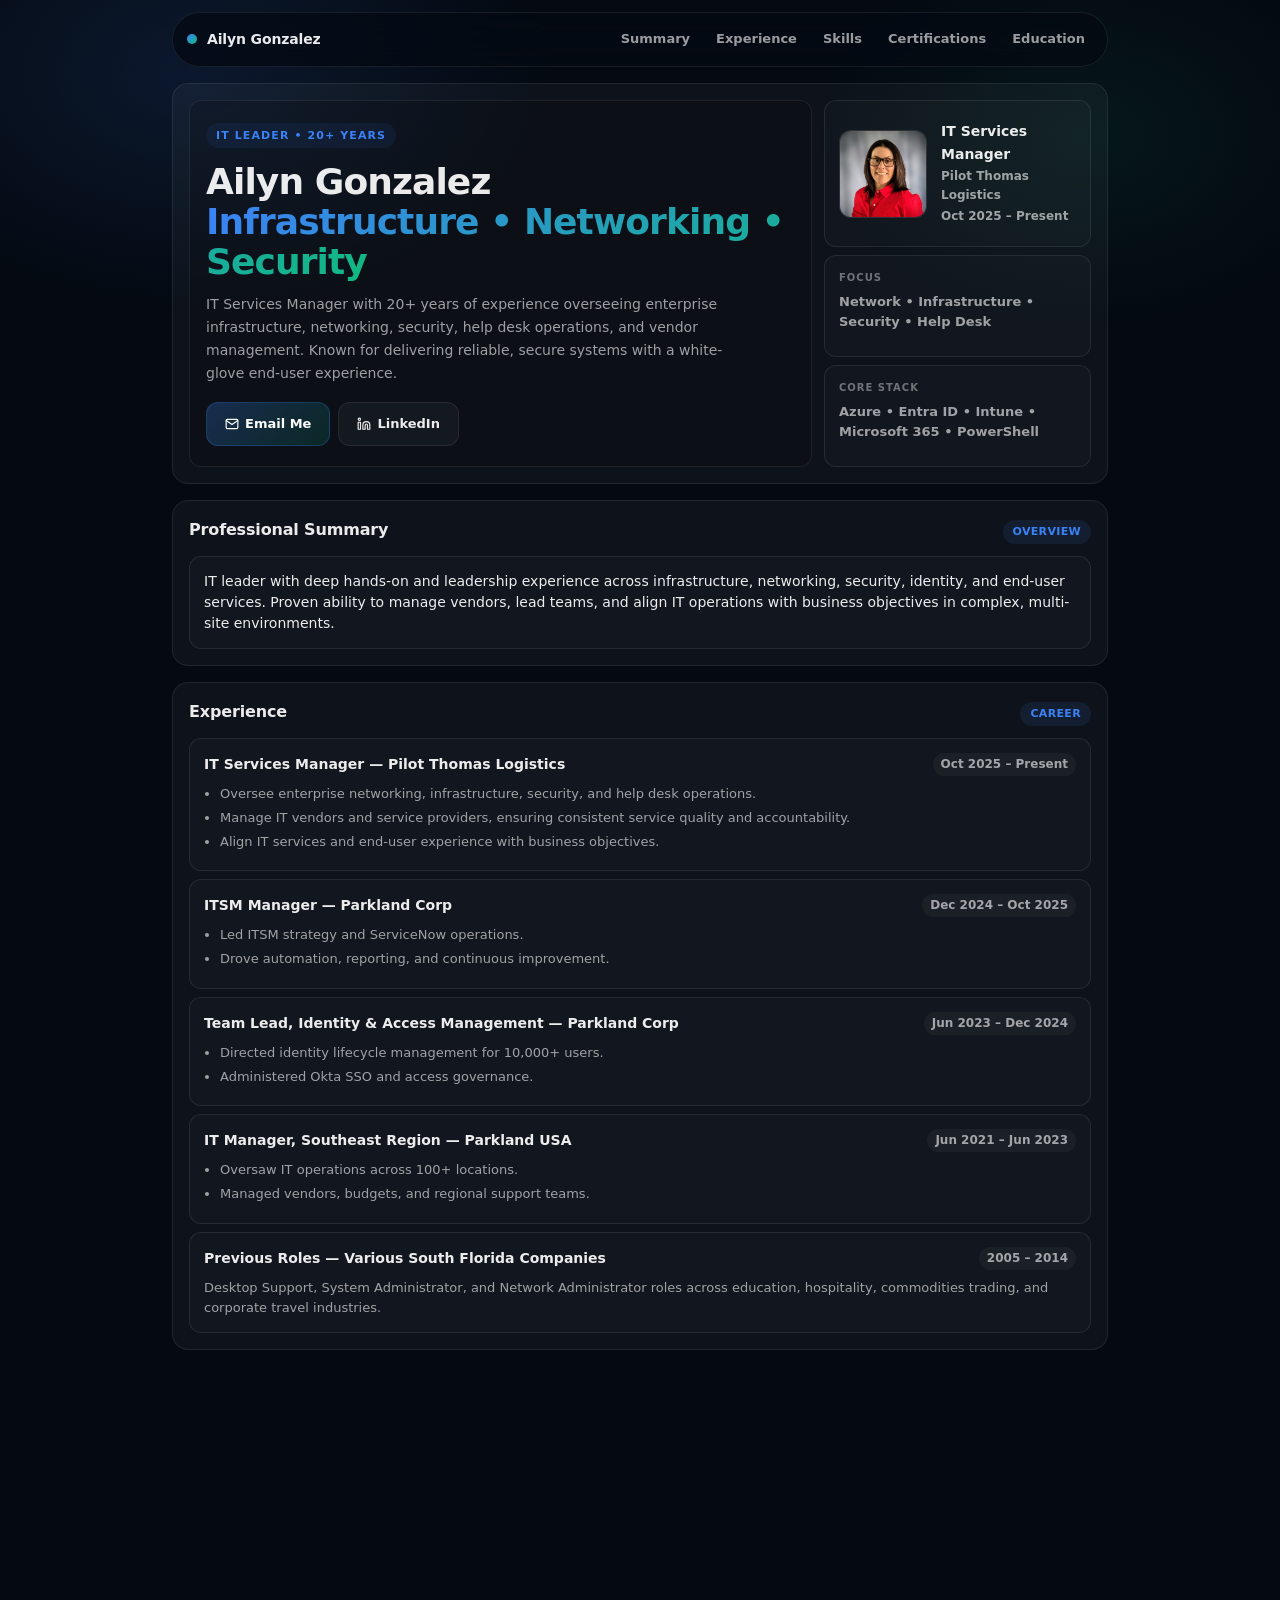
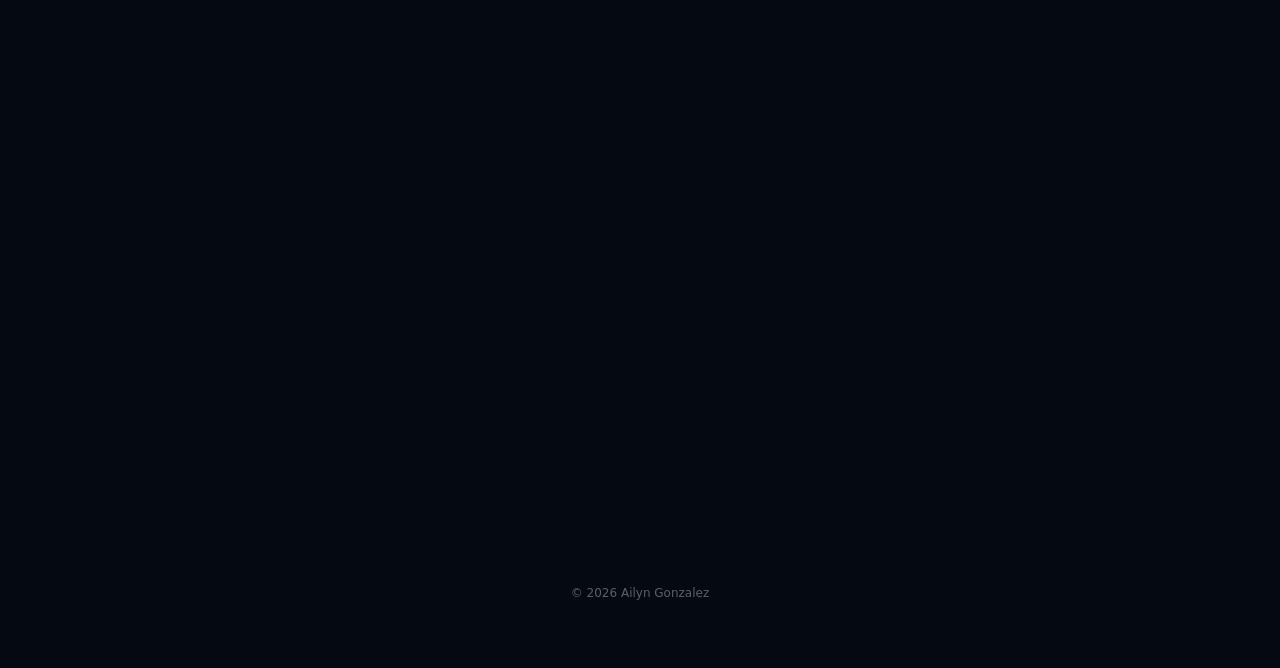
==== commit cde1a469: "Externalize CSS/JS to eliminate unsafe-inline from CSP - Moved all styles to styles.css, all JS to m" ====
--- a/index.html
+++ b/index.html
@@ -12,10 +12,10 @@
   <meta name="referrer" content="strict-origin-when-cross-origin" />
   <meta http-equiv="Content-Security-Policy"
         content="default-src 'self';
-                 style-src 'self' 'unsafe-inline' https://fonts.googleapis.com;
+                 style-src 'self' https://fonts.googleapis.com;
                  font-src https://fonts.gstatic.com;
                  img-src 'self' data:;
-                 script-src 'self' 'unsafe-inline';
+                 script-src 'self';
                  connect-src 'self';
                  frame-ancestors 'none';
                  base-uri 'self';
@@ -25,588 +25,7 @@
   <link rel="preconnect" href="https://fonts.googleapis.com" />
   <link rel="preconnect" href="https://fonts.gstatic.com" crossorigin />
   <link href="https://fonts.googleapis.com/css2?family=Inter:wght@400;500;600;700;800;900&display=swap" rel="stylesheet" />
-
-  <style>
-    /* ========== RESET & VARIABLES ========== */
-    :root {
-      --bg: #050a12;
-      --surface: rgba(255,255,255,.04);
-      --surface-hover: rgba(255,255,255,.07);
-      --border: rgba(255,255,255,.08);
-      --border-hover: rgba(255,255,255,.16);
-      --text: rgba(255,255,255,.92);
-      --muted: rgba(255,255,255,.60);
-      --accent: #3b82f6;
-      --accent2: #10b981;
-      --radius: 16px;
-      --radius-sm: 12px;
-      --max: 960px;
-      --gap: 12px;
-      --section-gap: 16px;
-      --pad: 16px;
-    }
-
-    *, *::before, *::after { box-sizing: border-box; margin: 0; padding: 0; }
-    html { scroll-behavior: smooth; -webkit-text-size-adjust: 100%; }
-
-    body {
-      font-family: Inter, system-ui, -apple-system, sans-serif;
-      color: var(--text);
-      background: var(--bg);
-      line-height: 1.6;
-      -webkit-font-smoothing: antialiased;
-      text-rendering: optimizeLegibility;
-      overflow-x: hidden;
-      min-height: 100dvh;
-    }
-
-    /* Subtle ambient glow */
-    body::before {
-      content: '';
-      position: fixed;
-      inset: 0;
-      background:
-        radial-gradient(ellipse 600px 400px at 15% 8%, rgba(59,130,246,.12), transparent 60%),
-        radial-gradient(ellipse 500px 350px at 85% 15%, rgba(16,185,129,.08), transparent 55%);
-      pointer-events: none;
-      z-index: 0;
-    }
-
-    ::selection { background: rgba(59,130,246,.30); }
-    a { color: inherit; text-decoration: none; }
-    img { display: block; max-width: 100%; }
-    ul { list-style: none; }
-    button { font: inherit; color: inherit; border: none; background: none; cursor: pointer; }
-
-    /* ========== LAYOUT ========== */
-    .wrap {
-      position: relative;
-      z-index: 1;
-      max-width: var(--max);
-      margin: 0 auto;
-      padding: 12px 12px 48px;
-    }
-
-    /* ========== NAV ========== */
-    .topbar {
-      position: sticky;
-      top: 8px;
-      z-index: 100;
-      margin-bottom: var(--section-gap);
-    }
-
-    .nav {
-      display: flex;
-      align-items: center;
-      justify-content: space-between;
-      padding: 8px 10px 8px 14px;
-      border-radius: 999px;
-      background: rgba(5,10,18,.75);
-      backdrop-filter: blur(20px) saturate(1.4);
-      -webkit-backdrop-filter: blur(20px) saturate(1.4);
-      border: 1px solid var(--border);
-    }
-
-    .brand {
-      display: flex;
-      align-items: center;
-      gap: 10px;
-      min-width: 0;
-    }
-
-    .mark {
-      width: 10px; height: 10px;
-      border-radius: 50%;
-      background: linear-gradient(135deg, var(--accent), var(--accent2));
-      flex-shrink: 0;
-    }
-
-    .brand-name {
-      font-weight: 800;
-      font-size: 14px;
-      letter-spacing: -.01em;
-      white-space: nowrap;
-      overflow: hidden;
-      text-overflow: ellipsis;
-    }
-
-    .nav-links {
-      display: none;
-      gap: 2px;
-      align-items: center;
-    }
-
-    .nav-link {
-      padding: 8px 12px;
-      border-radius: 999px;
-      color: var(--muted);
-      font-weight: 600;
-      font-size: 13px;
-      transition: color .15s, background .15s;
-    }
-    .nav-link:hover, .nav-link:focus-visible {
-      color: #fff;
-      background: rgba(255,255,255,.06);
-    }
-
-    /* Hamburger */
-    .menu-btn {
-      display: flex;
-      align-items: center;
-      justify-content: center;
-      width: 40px; height: 40px;
-      border-radius: 50%;
-      border: 1px solid var(--border);
-      background: var(--surface);
-      -webkit-tap-highlight-color: transparent;
-      touch-action: manipulation;
-      transition: background .15s;
-    }
-    .menu-btn:hover { background: var(--surface-hover); }
-
-    .menu-icon {
-      width: 16px; height: 14px;
-      position: relative;
-    }
-    .menu-icon span {
-      position: absolute;
-      left: 0; right: 0;
-      height: 2px;
-      border-radius: 2px;
-      background: rgba(255,255,255,.8);
-      transition: transform .2s ease, top .2s ease, opacity .15s ease;
-    }
-    .menu-icon span:nth-child(1) { top: 0; }
-    .menu-icon span:nth-child(2) { top: 6px; }
-    .menu-icon span:nth-child(3) { top: 12px; }
-
-    /* Mobile dropdown */
-    .mobile-menu {
-      display: grid;
-      grid-template-rows: 0fr;
-      transition: grid-template-rows .25s ease;
-      margin-top: 8px;
-      border-radius: var(--radius);
-      border: 1px solid var(--border);
-      background: rgba(5,10,18,.85);
-      backdrop-filter: blur(20px);
-      -webkit-backdrop-filter: blur(20px);
-      overflow: hidden;
-    }
-    .mobile-menu-inner {
-      overflow: hidden;
-    }
-    .mobile-menu a {
-      display: block;
-      padding: 14px 16px;
-      color: var(--muted);
-      font-weight: 600;
-      font-size: 14px;
-      border-top: 1px solid rgba(255,255,255,.06);
-      transition: color .15s, background .15s;
-    }
-    .mobile-menu a:first-child { border-top: none; }
-    .mobile-menu a:hover, .mobile-menu a:focus-visible {
-      color: #fff;
-      background: rgba(255,255,255,.04);
-    }
-
-    /* Menu open state */
-    .menu-open .mobile-menu { grid-template-rows: 1fr; }
-    .menu-open .menu-icon span:nth-child(1) { top: 6px; transform: rotate(45deg); }
-    .menu-open .menu-icon span:nth-child(2) { opacity: 0; }
-    .menu-open .menu-icon span:nth-child(3) { top: 6px; transform: rotate(-45deg); }
-
-    @media (min-width: 768px) {
-      .menu-btn { display: none; }
-      .mobile-menu { display: none; }
-      .nav-links { display: flex; }
-    }
-
-    /* ========== SECTION SHARED ========== */
-    .card {
-      border: 1px solid var(--border);
-      background: var(--surface);
-      border-radius: var(--radius);
-    }
-
-    section {
-      margin-top: var(--section-gap);
-    }
-
-    .section-inner {
-      padding: var(--pad);
-    }
-
-    .section-header {
-      display: flex;
-      justify-content: space-between;
-      align-items: baseline;
-      gap: 8px;
-      margin-bottom: var(--gap);
-    }
-
-    .section-header h2 {
-      font-size: 16px;
-      font-weight: 800;
-      letter-spacing: -.01em;
-    }
-
-    .section-badge {
-      font-size: 11px;
-      font-weight: 700;
-      color: var(--accent);
-      background: rgba(59,130,246,.1);
-      padding: 3px 10px;
-      border-radius: 999px;
-      white-space: nowrap;
-      letter-spacing: .03em;
-      text-transform: uppercase;
-    }
-
-    /* ========== HERO ========== */
-    .hero {
-      padding: var(--pad);
-    }
-
-    .hero-grid {
-      display: grid;
-      gap: var(--gap);
-    }
-
-    .hero-main {
-      padding: 20px 16px;
-      border-radius: var(--radius-sm);
-      border: 1px solid var(--border);
-      background: rgba(0,0,0,.15);
-    }
-
-    .kicker {
-      display: inline-block;
-      font-size: 11px;
-      font-weight: 800;
-      letter-spacing: .1em;
-      text-transform: uppercase;
-      color: var(--accent);
-      background: rgba(59,130,246,.08);
-      padding: 4px 10px;
-      border-radius: 999px;
-      margin-bottom: 14px;
-    }
-
-    h1 {
-      font-size: clamp(24px, 6vw, 36px);
-      font-weight: 900;
-      line-height: 1.1;
-      letter-spacing: -.025em;
-      margin-bottom: 12px;
-    }
-
-    .grad {
-      background: linear-gradient(135deg, var(--accent) 0%, var(--accent2) 100%);
-      -webkit-background-clip: text;
-      background-clip: text;
-      color: transparent;
-    }
-
-    .lead {
-      color: var(--muted);
-      font-size: 14px;
-      line-height: 1.65;
-      max-width: 60ch;
-    }
-
-    .actions {
-      display: flex;
-      flex-wrap: wrap;
-      gap: 8px;
-      margin-top: 16px;
-    }
-
-    .btn {
-      display: inline-flex;
-      align-items: center;
-      justify-content: center;
-      gap: 6px;
-      padding: 11px 18px;
-      border-radius: var(--radius-sm);
-      border: 1px solid var(--border);
-      background: var(--surface);
-      font-weight: 700;
-      font-size: 13px;
-      transition: background .15s, border-color .15s, transform .08s;
-      -webkit-tap-highlight-color: transparent;
-      touch-action: manipulation;
-      width: 100%;
-    }
-    .btn:hover { background: var(--surface-hover); border-color: var(--border-hover); }
-    .btn:active { transform: scale(.98); }
-    .btn.primary {
-      background: linear-gradient(135deg, rgba(59,130,246,.25), rgba(16,185,129,.15));
-      border-color: rgba(59,130,246,.25);
-      color: #fff;
-    }
-    .btn.primary:hover {
-      background: linear-gradient(135deg, rgba(59,130,246,.35), rgba(16,185,129,.22));
-    }
-
-    /* Inline SVG icons for buttons */
-    .btn svg {
-      width: 14px; height: 14px;
-      fill: none;
-      stroke: currentColor;
-      stroke-width: 2;
-      stroke-linecap: round;
-      stroke-linejoin: round;
-    }
-
-    @media (min-width: 480px) {
-      .btn { width: auto; }
-    }
-
-    /* Hero sidebar */
-    .hero-side {
-      display: grid;
-      gap: 8px;
-    }
-
-    .mini-card {
-      padding: 14px;
-      border-radius: var(--radius-sm);
-      border: 1px solid var(--border);
-      background: rgba(255,255,255,.02);
-    }
-
-    .mini-card h3 {
-      font-size: 10px;
-      font-weight: 800;
-      text-transform: uppercase;
-      letter-spacing: .1em;
-      color: rgba(255,255,255,.40);
-      margin-bottom: 6px;
-    }
-
-    .mini-card p {
-      color: var(--muted);
-      font-weight: 600;
-      font-size: 13px;
-      line-height: 1.5;
-    }
-
-    /* Headshot */
-    .headshot-row {
-      display: flex;
-      align-items: center;
-      gap: 14px;
-      padding: 14px;
-    }
-
-    .headshot {
-      width: 72px; height: 72px;
-      border-radius: var(--radius-sm);
-      border: 1px solid var(--border);
-      overflow: hidden;
-      background: var(--surface);
-      flex-shrink: 0;
-    }
-    .headshot img {
-      width: 100%; height: 100%;
-      object-fit: cover;
-    }
-    .headshot-fallback {
-      width: 100%; height: 100%;
-      display: flex;
-      align-items: center;
-      justify-content: center;
-      font-weight: 900;
-      font-size: 18px;
-      color: #fff;
-      background: linear-gradient(135deg, rgba(59,130,246,.3), rgba(16,185,129,.25));
-    }
-
-    .role-info {
-      display: flex;
-      flex-direction: column;
-      gap: 2px;
-      min-width: 0;
-    }
-    .role-info strong {
-      font-size: 14px;
-      font-weight: 800;
-    }
-    .role-info span {
-      color: var(--muted);
-      font-size: 12px;
-      font-weight: 600;
-    }
-
-    @media (min-width: 768px) {
-      .hero-grid {
-        grid-template-columns: 1.4fr .6fr;
-        align-items: stretch;
-      }
-      .headshot { width: 88px; height: 88px; }
-    }
-
-    /* ========== EXPERIENCE ========== */
-    .timeline {
-      display: flex;
-      flex-direction: column;
-      gap: 8px;
-    }
-
-    .role {
-      padding: 14px;
-      border-radius: var(--radius-sm);
-      border: 1px solid var(--border);
-      background: rgba(255,255,255,.02);
-      transition: border-color .2s;
-    }
-    .role:hover { border-color: var(--border-hover); }
-
-    .role-top {
-      display: flex;
-      justify-content: space-between;
-      gap: 8px;
-      flex-wrap: wrap;
-      align-items: flex-start;
-    }
-
-    .role-title {
-      font-size: 14px;
-      font-weight: 700;
-    }
-
-    .role-date {
-      font-size: 12px;
-      font-weight: 700;
-      color: var(--muted);
-      white-space: nowrap;
-      background: rgba(255,255,255,.04);
-      padding: 2px 8px;
-      border-radius: 999px;
-    }
-
-    .role ul {
-      margin-top: 8px;
-      padding-left: 16px;
-      list-style: disc;
-    }
-
-    .role li {
-      color: var(--muted);
-      font-size: 13px;
-      line-height: 1.55;
-      margin: 4px 0;
-    }
-
-    .role .muted-text {
-      color: var(--muted);
-      margin-top: 8px;
-      font-size: 13px;
-      line-height: 1.55;
-    }
-
-    /* ========== SKILLS ========== */
-    .skills-grid {
-      display: grid;
-      grid-template-columns: 1fr;
-      gap: 8px;
-    }
-
-    .skill-tile {
-      padding: 14px;
-      border-radius: var(--radius-sm);
-      border: 1px solid var(--border);
-      background: rgba(255,255,255,.02);
-      transition: border-color .2s, background .2s;
-    }
-    .skill-tile:hover {
-      border-color: var(--border-hover);
-      background: rgba(255,255,255,.04);
-    }
-
-    .skill-tile strong {
-      display: block;
-      font-size: 13px;
-      font-weight: 800;
-      margin-bottom: 4px;
-    }
-
-    .skill-tile p {
-      color: var(--muted);
-      font-size: 13px;
-      line-height: 1.5;
-    }
-
-    @media (min-width: 480px) {
-      .skills-grid { grid-template-columns: 1fr 1fr; }
-    }
-    @media (min-width: 768px) {
-      .skills-grid { grid-template-columns: 1fr 1fr 1fr; }
-    }
-
-    /* ========== CERTS / EDUCATION ========== */
-    .info-tile {
-      padding: 14px;
-      border-radius: var(--radius-sm);
-      border: 1px solid var(--border);
-      background: rgba(255,255,255,.02);
-      font-size: 14px;
-      line-height: 1.5;
-    }
-
-    .info-tile a {
-      color: var(--accent);
-      text-decoration: underline;
-      text-underline-offset: 3px;
-      text-decoration-color: rgba(59,130,246,.4);
-      transition: text-decoration-color .15s;
-    }
-    .info-tile a:hover {
-      text-decoration-color: var(--accent);
-    }
-
-    /* ========== FOOTER ========== */
-    footer {
-      margin-top: 32px;
-      padding: 16px;
-      text-align: center;
-      color: rgba(255,255,255,.35);
-      font-size: 12px;
-      font-weight: 500;
-    }
-
-    /* ========== FADE-IN ANIMATION ========== */
-    .fade-in {
-      opacity: 0;
-      transform: translateY(12px);
-      transition: opacity .4s ease, transform .4s ease;
-    }
-    .fade-in.visible {
-      opacity: 1;
-      transform: translateY(0);
-    }
-
-    /* ========== REDUCED MOTION ========== */
-    @media (prefers-reduced-motion: reduce) {
-      *, *::before, *::after {
-        animation-duration: 0.01ms !important;
-        transition-duration: 0.01ms !important;
-        scroll-behavior: auto !important;
-      }
-      .fade-in { opacity: 1; transform: none; }
-    }
-
-    /* ========== SAFE AREA (notch devices) ========== */
-    @supports (padding: env(safe-area-inset-bottom)) {
-      .wrap {
-        padding-left: max(12px, env(safe-area-inset-left));
-        padding-right: max(12px, env(safe-area-inset-right));
-        padding-bottom: max(48px, env(safe-area-inset-bottom));
-      }
-    }
-  </style>
+  <link rel="stylesheet" href="styles.css" />
 </head>
 
 <body>
@@ -676,7 +95,7 @@
         <div class="mini-card headshot-row">
           <div class="headshot" aria-label="Headshot of Ailyn Gonzalez">
             <img id="headshotImg" src="headshot.jpg" alt="Ailyn Gonzalez" loading="eager" />
-            <div class="headshot-fallback" id="headshotFallback" style="display:none;">AG</div>
+            <div class="headshot-fallback" id="headshotFallback" hidden>AG</div>
           </div>
           <div class="role-info">
             <strong>IT Services Manager</strong>
@@ -860,84 +279,6 @@
 
 </div>
 
-<script>
-  // Year
-  document.getElementById('year').textContent = new Date().getFullYear();
-
-  // Headshot fallback (no inline onerror)
-  var img = document.getElementById('headshotImg');
-  var fallback = document.getElementById('headshotFallback');
-  if (img && fallback) {
-    img.addEventListener('error', function() {
-      img.style.display = 'none';
-      fallback.style.display = 'flex';
-    });
-  }
-
-  // Mobile menu
-  var menuBtn = document.getElementById('menuBtn');
-  var nav = document.getElementById('nav');
-  var mobileMenu = document.getElementById('mobileMenu');
-  var topbar = menuBtn ? menuBtn.closest('.topbar') : null;
-
-  function setMenu(open) {
-    if (!topbar) return;
-    topbar.classList.toggle('menu-open', open);
-    if (menuBtn) menuBtn.setAttribute('aria-expanded', String(open));
-  }
-
-  if (menuBtn) {
-    menuBtn.addEventListener('click', function() {
-      var isOpen = topbar && topbar.classList.contains('menu-open');
-      setMenu(!isOpen);
-    });
-  }
-
-  // Close menu on link click
-  if (mobileMenu) {
-    var links = mobileMenu.querySelectorAll('a');
-    for (var i = 0; i < links.length; i++) {
-      links[i].addEventListener('click', function() { setMenu(false); });
-    }
-  }
-
-  // Close on outside click
-  document.addEventListener('click', function(e) {
-    if (!topbar || !topbar.classList.contains('menu-open')) return;
-    var inside = (nav && nav.contains(e.target)) || (mobileMenu && mobileMenu.contains(e.target));
-    if (!inside) setMenu(false);
-  });
-
-  // Close on Escape key
-  document.addEventListener('keydown', function(e) {
-    if (e.key === 'Escape' && topbar && topbar.classList.contains('menu-open')) {
-      setMenu(false);
-      if (menuBtn) menuBtn.focus();
-    }
-  });
-
-  // Fade-in on scroll (IntersectionObserver)
-  if ('IntersectionObserver' in window) {
-    var observer = new IntersectionObserver(function(entries) {
-      entries.forEach(function(entry) {
-        if (entry.isIntersecting) {
-          entry.target.classList.add('visible');
-          observer.unobserve(entry.target);
-        }
-      });
-    }, { threshold: 0.08 });
-
-    var els = document.querySelectorAll('.fade-in');
-    for (var j = 0; j < els.length; j++) {
-      observer.observe(els[j]);
-    }
-  } else {
-    // Fallback: just show everything
-    var allFade = document.querySelectorAll('.fade-in');
-    for (var k = 0; k < allFade.length; k++) {
-      allFade[k].classList.add('visible');
-    }
-  }
-</script>
+<script src="main.js"></script>
 </body>
 </html>
--- a/styles.css
+++ b/styles.css
@@ -0,0 +1,579 @@
+/* ========== RESET & VARIABLES ========== */
+:root {
+  --bg: #050a12;
+  --surface: rgba(255,255,255,.04);
+  --surface-hover: rgba(255,255,255,.07);
+  --border: rgba(255,255,255,.08);
+  --border-hover: rgba(255,255,255,.16);
+  --text: rgba(255,255,255,.92);
+  --muted: rgba(255,255,255,.60);
+  --accent: #3b82f6;
+  --accent2: #10b981;
+  --radius: 16px;
+  --radius-sm: 12px;
+  --max: 960px;
+  --gap: 12px;
+  --section-gap: 16px;
+  --pad: 16px;
+}
+
+*, *::before, *::after { box-sizing: border-box; margin: 0; padding: 0; }
+html { scroll-behavior: smooth; -webkit-text-size-adjust: 100%; }
+
+body {
+  font-family: Inter, system-ui, -apple-system, sans-serif;
+  color: var(--text);
+  background: var(--bg);
+  line-height: 1.6;
+  -webkit-font-smoothing: antialiased;
+  text-rendering: optimizeLegibility;
+  overflow-x: hidden;
+  min-height: 100dvh;
+}
+
+/* Subtle ambient glow */
+body::before {
+  content: '';
+  position: fixed;
+  inset: 0;
+  background:
+    radial-gradient(ellipse 600px 400px at 15% 8%, rgba(59,130,246,.12), transparent 60%),
+    radial-gradient(ellipse 500px 350px at 85% 15%, rgba(16,185,129,.08), transparent 55%);
+  pointer-events: none;
+  z-index: 0;
+}
+
+::selection { background: rgba(59,130,246,.30); }
+a { color: inherit; text-decoration: none; }
+img { display: block; max-width: 100%; }
+ul { list-style: none; }
+button { font: inherit; color: inherit; border: none; background: none; cursor: pointer; }
+
+/* ========== LAYOUT ========== */
+.wrap {
+  position: relative;
+  z-index: 1;
+  max-width: var(--max);
+  margin: 0 auto;
+  padding: 12px 12px 48px;
+}
+
+/* ========== NAV ========== */
+.topbar {
+  position: sticky;
+  top: 8px;
+  z-index: 100;
+  margin-bottom: var(--section-gap);
+}
+
+.nav {
+  display: flex;
+  align-items: center;
+  justify-content: space-between;
+  padding: 8px 10px 8px 14px;
+  border-radius: 999px;
+  background: rgba(5,10,18,.75);
+  backdrop-filter: blur(20px) saturate(1.4);
+  -webkit-backdrop-filter: blur(20px) saturate(1.4);
+  border: 1px solid var(--border);
+}
+
+.brand {
+  display: flex;
+  align-items: center;
+  gap: 10px;
+  min-width: 0;
+}
+
+.mark {
+  width: 10px; height: 10px;
+  border-radius: 50%;
+  background: linear-gradient(135deg, var(--accent), var(--accent2));
+  flex-shrink: 0;
+}
+
+.brand-name {
+  font-weight: 800;
+  font-size: 14px;
+  letter-spacing: -.01em;
+  white-space: nowrap;
+  overflow: hidden;
+  text-overflow: ellipsis;
+}
+
+.nav-links {
+  display: none;
+  gap: 2px;
+  align-items: center;
+}
+
+.nav-link {
+  padding: 8px 12px;
+  border-radius: 999px;
+  color: var(--muted);
+  font-weight: 600;
+  font-size: 13px;
+  transition: color .15s, background .15s;
+}
+.nav-link:hover, .nav-link:focus-visible {
+  color: #fff;
+  background: rgba(255,255,255,.06);
+}
+
+/* Hamburger */
+.menu-btn {
+  display: flex;
+  align-items: center;
+  justify-content: center;
+  width: 40px; height: 40px;
+  border-radius: 50%;
+  border: 1px solid var(--border);
+  background: var(--surface);
+  -webkit-tap-highlight-color: transparent;
+  touch-action: manipulation;
+  transition: background .15s;
+}
+.menu-btn:hover { background: var(--surface-hover); }
+
+.menu-icon {
+  width: 16px; height: 14px;
+  position: relative;
+}
+.menu-icon span {
+  position: absolute;
+  left: 0; right: 0;
+  height: 2px;
+  border-radius: 2px;
+  background: rgba(255,255,255,.8);
+  transition: transform .2s ease, top .2s ease, opacity .15s ease;
+}
+.menu-icon span:nth-child(1) { top: 0; }
+.menu-icon span:nth-child(2) { top: 6px; }
+.menu-icon span:nth-child(3) { top: 12px; }
+
+/* Mobile dropdown */
+.mobile-menu {
+  display: grid;
+  grid-template-rows: 0fr;
+  transition: grid-template-rows .25s ease;
+  margin-top: 8px;
+  border-radius: var(--radius);
+  border: 1px solid var(--border);
+  background: rgba(5,10,18,.85);
+  backdrop-filter: blur(20px);
+  -webkit-backdrop-filter: blur(20px);
+  overflow: hidden;
+}
+.mobile-menu-inner {
+  overflow: hidden;
+}
+.mobile-menu a {
+  display: block;
+  padding: 14px 16px;
+  color: var(--muted);
+  font-weight: 600;
+  font-size: 14px;
+  border-top: 1px solid rgba(255,255,255,.06);
+  transition: color .15s, background .15s;
+}
+.mobile-menu a:first-child { border-top: none; }
+.mobile-menu a:hover, .mobile-menu a:focus-visible {
+  color: #fff;
+  background: rgba(255,255,255,.04);
+}
+
+/* Menu open state */
+.menu-open .mobile-menu { grid-template-rows: 1fr; }
+.menu-open .menu-icon span:nth-child(1) { top: 6px; transform: rotate(45deg); }
+.menu-open .menu-icon span:nth-child(2) { opacity: 0; }
+.menu-open .menu-icon span:nth-child(3) { top: 6px; transform: rotate(-45deg); }
+
+@media (min-width: 768px) {
+  .menu-btn { display: none; }
+  .mobile-menu { display: none; }
+  .nav-links { display: flex; }
+}
+
+/* ========== SECTION SHARED ========== */
+.card {
+  border: 1px solid var(--border);
+  background: var(--surface);
+  border-radius: var(--radius);
+}
+
+section {
+  margin-top: var(--section-gap);
+}
+
+.section-inner {
+  padding: var(--pad);
+}
+
+.section-header {
+  display: flex;
+  justify-content: space-between;
+  align-items: baseline;
+  gap: 8px;
+  margin-bottom: var(--gap);
+}
+
+.section-header h2 {
+  font-size: 16px;
+  font-weight: 800;
+  letter-spacing: -.01em;
+}
+
+.section-badge {
+  font-size: 11px;
+  font-weight: 700;
+  color: var(--accent);
+  background: rgba(59,130,246,.1);
+  padding: 3px 10px;
+  border-radius: 999px;
+  white-space: nowrap;
+  letter-spacing: .03em;
+  text-transform: uppercase;
+}
+
+/* ========== HERO ========== */
+.hero {
+  padding: var(--pad);
+}
+
+.hero-grid {
+  display: grid;
+  gap: var(--gap);
+}
+
+.hero-main {
+  padding: 20px 16px;
+  border-radius: var(--radius-sm);
+  border: 1px solid var(--border);
+  background: rgba(0,0,0,.15);
+}
+
+.kicker {
+  display: inline-block;
+  font-size: 11px;
+  font-weight: 800;
+  letter-spacing: .1em;
+  text-transform: uppercase;
+  color: var(--accent);
+  background: rgba(59,130,246,.08);
+  padding: 4px 10px;
+  border-radius: 999px;
+  margin-bottom: 14px;
+}
+
+h1 {
+  font-size: clamp(24px, 6vw, 36px);
+  font-weight: 900;
+  line-height: 1.1;
+  letter-spacing: -.025em;
+  margin-bottom: 12px;
+}
+
+.grad {
+  background: linear-gradient(135deg, var(--accent) 0%, var(--accent2) 100%);
+  -webkit-background-clip: text;
+  background-clip: text;
+  color: transparent;
+}
+
+.lead {
+  color: var(--muted);
+  font-size: 14px;
+  line-height: 1.65;
+  max-width: 60ch;
+}
+
+.actions {
+  display: flex;
+  flex-wrap: wrap;
+  gap: 8px;
+  margin-top: 16px;
+}
+
+.btn {
+  display: inline-flex;
+  align-items: center;
+  justify-content: center;
+  gap: 6px;
+  padding: 11px 18px;
+  border-radius: var(--radius-sm);
+  border: 1px solid var(--border);
+  background: var(--surface);
+  font-weight: 700;
+  font-size: 13px;
+  transition: background .15s, border-color .15s, transform .08s;
+  -webkit-tap-highlight-color: transparent;
+  touch-action: manipulation;
+  width: 100%;
+}
+.btn:hover { background: var(--surface-hover); border-color: var(--border-hover); }
+.btn:active { transform: scale(.98); }
+.btn.primary {
+  background: linear-gradient(135deg, rgba(59,130,246,.25), rgba(16,185,129,.15));
+  border-color: rgba(59,130,246,.25);
+  color: #fff;
+}
+.btn.primary:hover {
+  background: linear-gradient(135deg, rgba(59,130,246,.35), rgba(16,185,129,.22));
+}
+
+/* Inline SVG icons for buttons */
+.btn svg {
+  width: 14px; height: 14px;
+  fill: none;
+  stroke: currentColor;
+  stroke-width: 2;
+  stroke-linecap: round;
+  stroke-linejoin: round;
+}
+
+@media (min-width: 480px) {
+  .btn { width: auto; }
+}
+
+/* Hero sidebar */
+.hero-side {
+  display: grid;
+  gap: 8px;
+}
+
+.mini-card {
+  padding: 14px;
+  border-radius: var(--radius-sm);
+  border: 1px solid var(--border);
+  background: rgba(255,255,255,.02);
+}
+
+.mini-card h3 {
+  font-size: 10px;
+  font-weight: 800;
+  text-transform: uppercase;
+  letter-spacing: .1em;
+  color: rgba(255,255,255,.40);
+  margin-bottom: 6px;
+}
+
+.mini-card p {
+  color: var(--muted);
+  font-weight: 600;
+  font-size: 13px;
+  line-height: 1.5;
+}
+
+/* Headshot */
+.headshot-row {
+  display: flex;
+  align-items: center;
+  gap: 14px;
+  padding: 14px;
+}
+
+.headshot {
+  width: 72px; height: 72px;
+  border-radius: var(--radius-sm);
+  border: 1px solid var(--border);
+  overflow: hidden;
+  background: var(--surface);
+  flex-shrink: 0;
+}
+.headshot img {
+  width: 100%; height: 100%;
+  object-fit: cover;
+}
+.headshot-fallback:not([hidden]) {
+  width: 100%; height: 100%;
+  display: flex;
+  align-items: center;
+  justify-content: center;
+  font-weight: 900;
+  font-size: 18px;
+  color: #fff;
+  background: linear-gradient(135deg, rgba(59,130,246,.3), rgba(16,185,129,.25));
+}
+
+.role-info {
+  display: flex;
+  flex-direction: column;
+  gap: 2px;
+  min-width: 0;
+}
+.role-info strong {
+  font-size: 14px;
+  font-weight: 800;
+}
+.role-info span {
+  color: var(--muted);
+  font-size: 12px;
+  font-weight: 600;
+}
+
+@media (min-width: 768px) {
+  .hero-grid {
+    grid-template-columns: 1.4fr .6fr;
+    align-items: stretch;
+  }
+  .headshot { width: 88px; height: 88px; }
+}
+
+/* ========== EXPERIENCE ========== */
+.timeline {
+  display: flex;
+  flex-direction: column;
+  gap: 8px;
+}
+
+.role {
+  padding: 14px;
+  border-radius: var(--radius-sm);
+  border: 1px solid var(--border);
+  background: rgba(255,255,255,.02);
+  transition: border-color .2s;
+}
+.role:hover { border-color: var(--border-hover); }
+
+.role-top {
+  display: flex;
+  justify-content: space-between;
+  gap: 8px;
+  flex-wrap: wrap;
+  align-items: flex-start;
+}
+
+.role-title {
+  font-size: 14px;
+  font-weight: 700;
+}
+
+.role-date {
+  font-size: 12px;
+  font-weight: 700;
+  color: var(--muted);
+  white-space: nowrap;
+  background: rgba(255,255,255,.04);
+  padding: 2px 8px;
+  border-radius: 999px;
+}
+
+.role ul {
+  margin-top: 8px;
+  padding-left: 16px;
+  list-style: disc;
+}
+
+.role li {
+  color: var(--muted);
+  font-size: 13px;
+  line-height: 1.55;
+  margin: 4px 0;
+}
+
+.role .muted-text {
+  color: var(--muted);
+  margin-top: 8px;
+  font-size: 13px;
+  line-height: 1.55;
+}
+
+/* ========== SKILLS ========== */
+.skills-grid {
+  display: grid;
+  grid-template-columns: 1fr;
+  gap: 8px;
+}
+
+.skill-tile {
+  padding: 14px;
+  border-radius: var(--radius-sm);
+  border: 1px solid var(--border);
+  background: rgba(255,255,255,.02);
+  transition: border-color .2s, background .2s;
+}
+.skill-tile:hover {
+  border-color: var(--border-hover);
+  background: rgba(255,255,255,.04);
+}
+
+.skill-tile strong {
+  display: block;
+  font-size: 13px;
+  font-weight: 800;
+  margin-bottom: 4px;
+}
+
+.skill-tile p {
+  color: var(--muted);
+  font-size: 13px;
+  line-height: 1.5;
+}
+
+@media (min-width: 480px) {
+  .skills-grid { grid-template-columns: 1fr 1fr; }
+}
+@media (min-width: 768px) {
+  .skills-grid { grid-template-columns: 1fr 1fr 1fr; }
+}
+
+/* ========== CERTS / EDUCATION ========== */
+.info-tile {
+  padding: 14px;
+  border-radius: var(--radius-sm);
+  border: 1px solid var(--border);
+  background: rgba(255,255,255,.02);
+  font-size: 14px;
+  line-height: 1.5;
+}
+
+.info-tile a {
+  color: var(--accent);
+  text-decoration: underline;
+  text-underline-offset: 3px;
+  text-decoration-color: rgba(59,130,246,.4);
+  transition: text-decoration-color .15s;
+}
+.info-tile a:hover {
+  text-decoration-color: var(--accent);
+}
+
+/* ========== FOOTER ========== */
+footer {
+  margin-top: 32px;
+  padding: 16px;
+  text-align: center;
+  color: rgba(255,255,255,.35);
+  font-size: 12px;
+  font-weight: 500;
+}
+
+/* ========== FADE-IN ANIMATION ========== */
+.fade-in {
+  opacity: 0;
+  transform: translateY(12px);
+  transition: opacity .4s ease, transform .4s ease;
+}
+.fade-in.visible {
+  opacity: 1;
+  transform: translateY(0);
+}
+
+/* ========== REDUCED MOTION ========== */
+@media (prefers-reduced-motion: reduce) {
+  *, *::before, *::after {
+    animation-duration: 0.01ms !important;
+    transition-duration: 0.01ms !important;
+    scroll-behavior: auto !important;
+  }
+  .fade-in { opacity: 1; transform: none; }
+}
+
+/* ========== SAFE AREA (notch devices) ========== */
+@supports (padding: env(safe-area-inset-bottom)) {
+  .wrap {
+    padding-left: max(12px, env(safe-area-inset-left));
+    padding-right: max(12px, env(safe-area-inset-right));
+    padding-bottom: max(48px, env(safe-area-inset-bottom));
+  }
+}
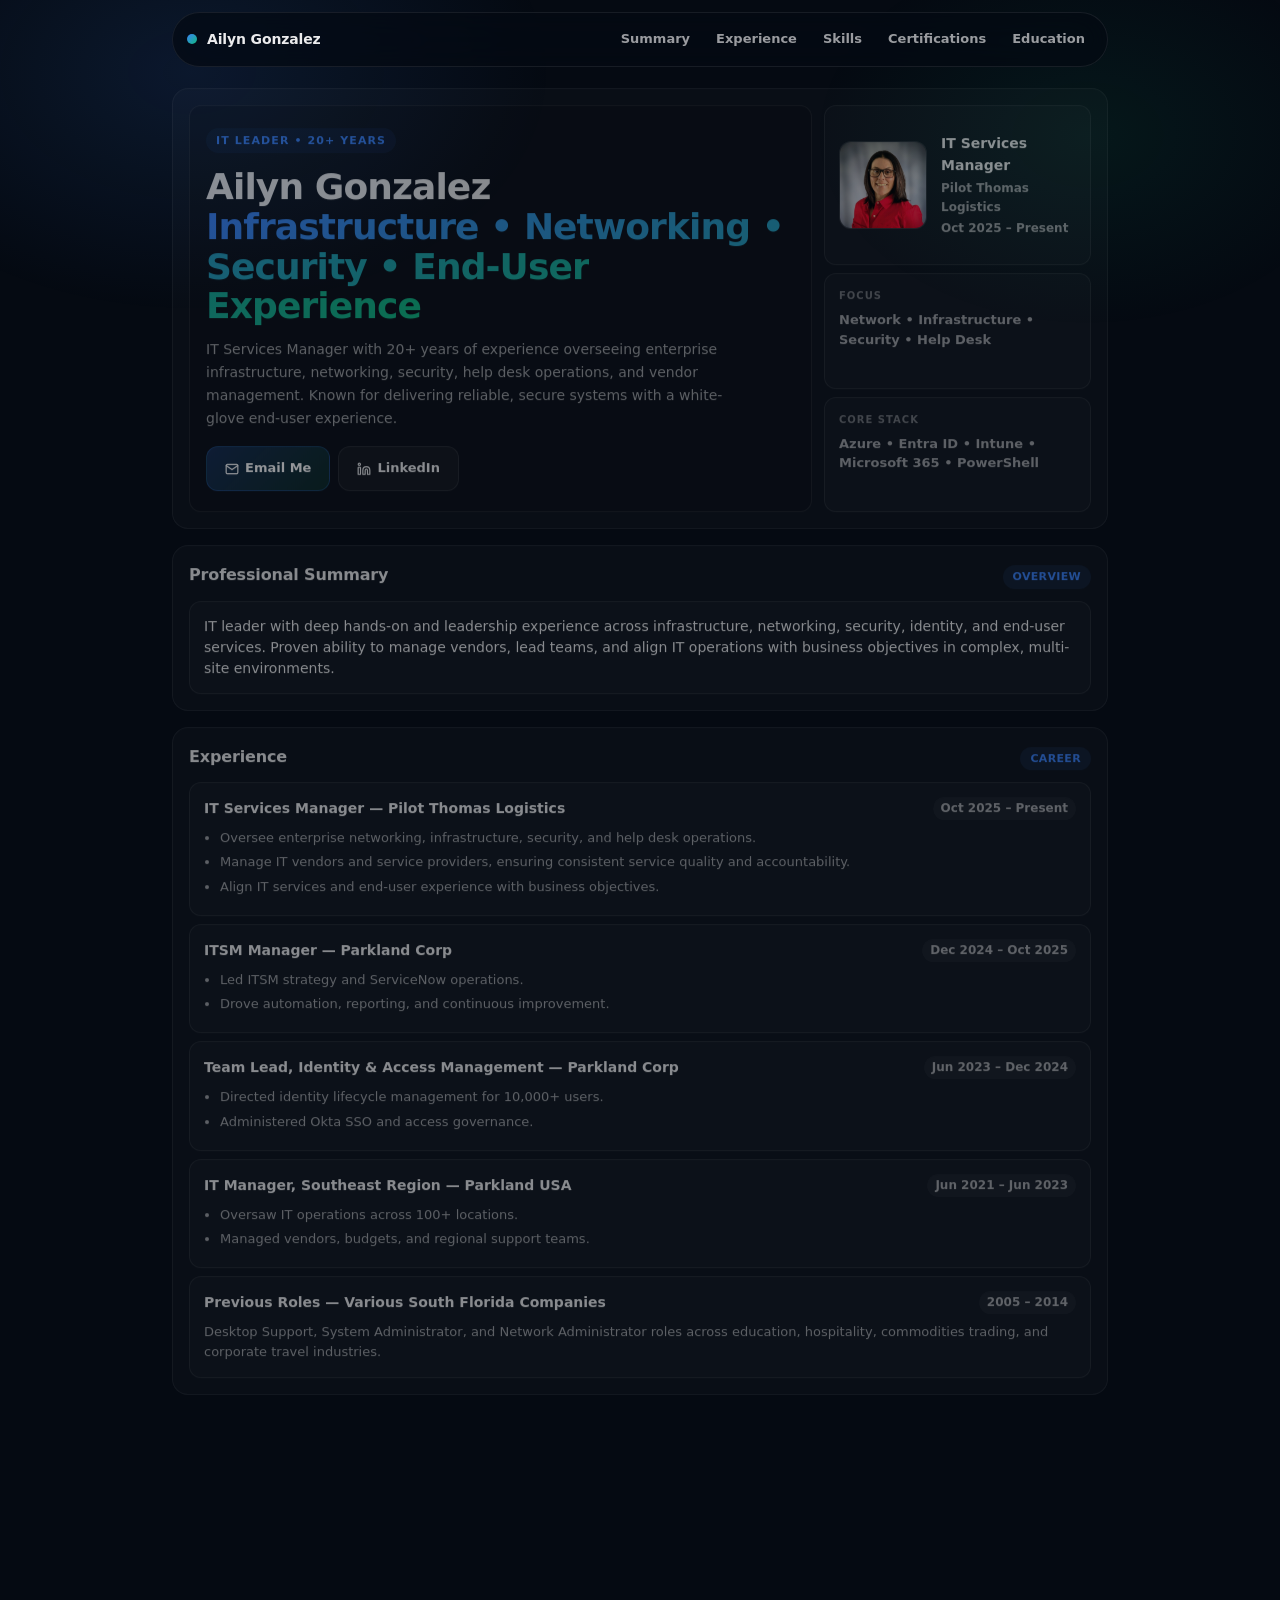
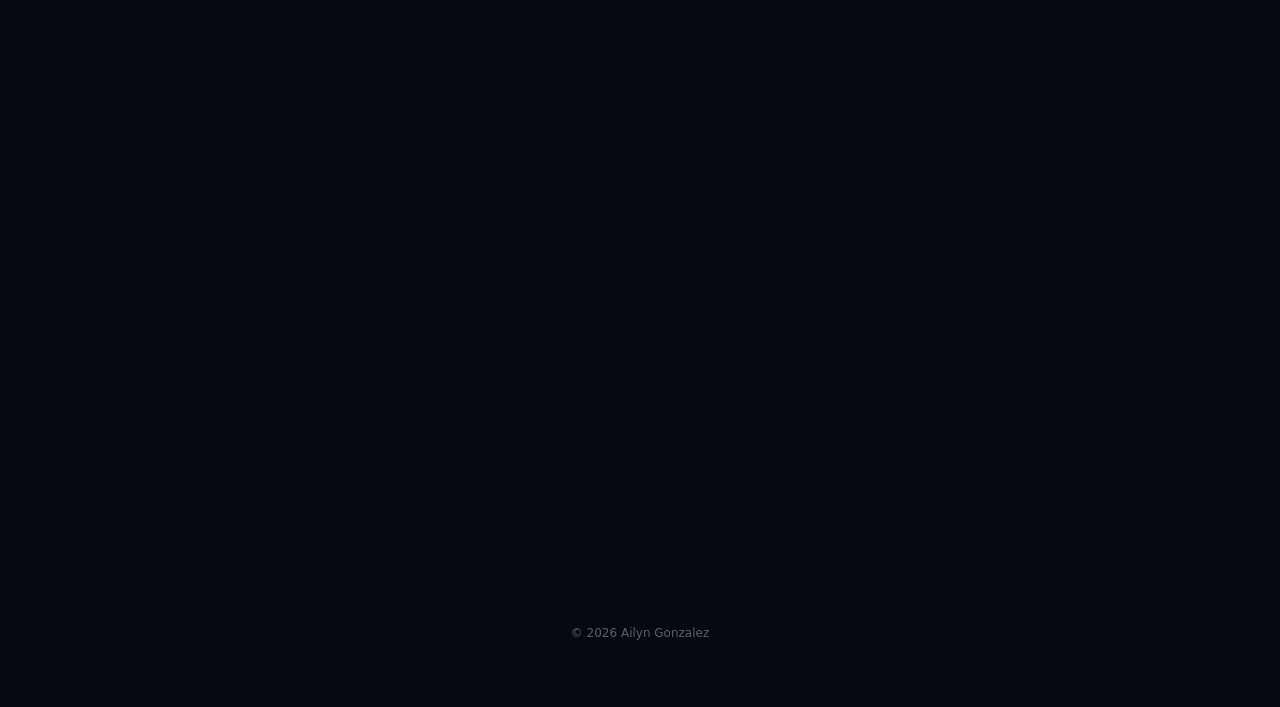
==== commit a23f5f0d: "Update line 75 index.html" ====
--- a/index.html
+++ b/index.html
@@ -72,7 +72,7 @@
         <div class="kicker">IT Leader &bull; 20+ Years</div>
         <h1>
           Ailyn Gonzalez<br>
-          <span class="grad">Infrastructure &bull; Networking &bull; Security</span>
+          <span class="grad">Infrastructure &bull; Networking &bull; Security &bull; End-User Experience</span>
         </h1>
         <p class="lead">
           IT Services Manager with 20+ years of experience overseeing enterprise infrastructure,
@@ -282,3 +282,4 @@
 <script src="main.js"></script>
 </body>
 </html>
+
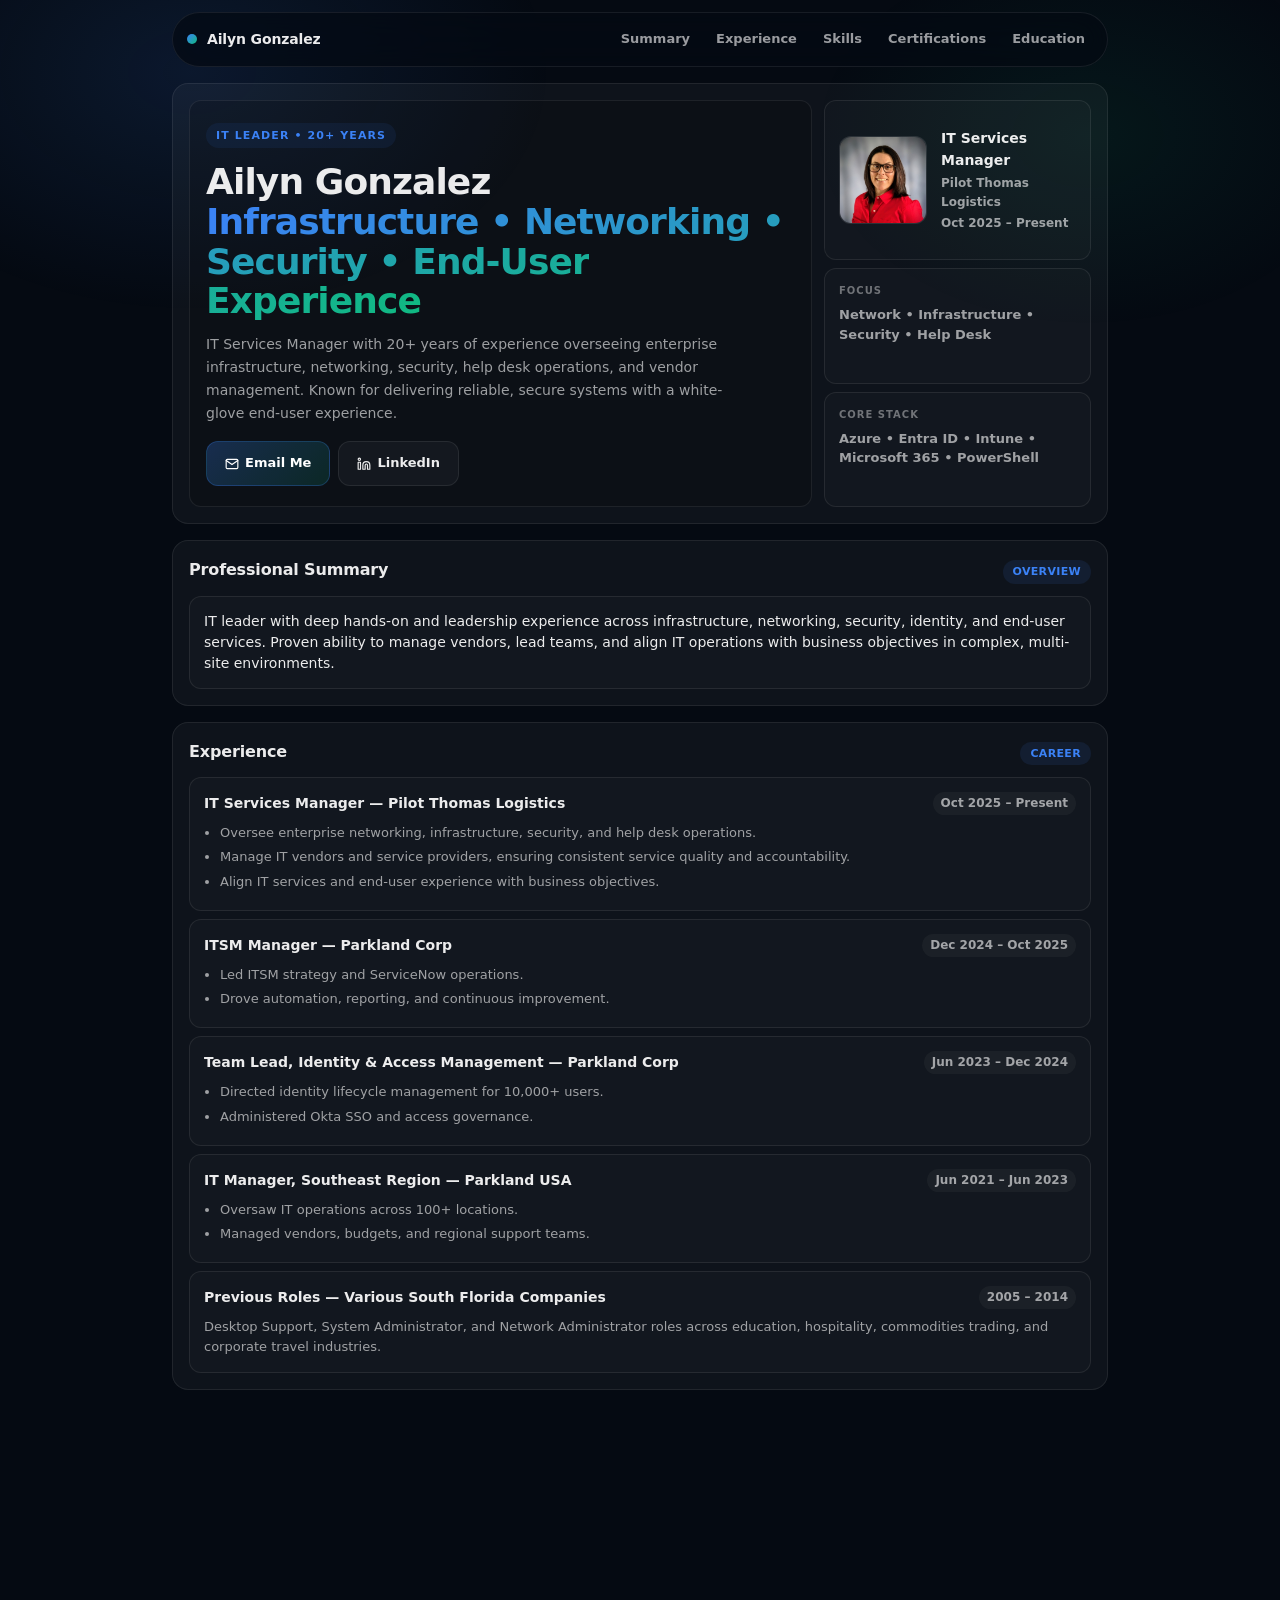
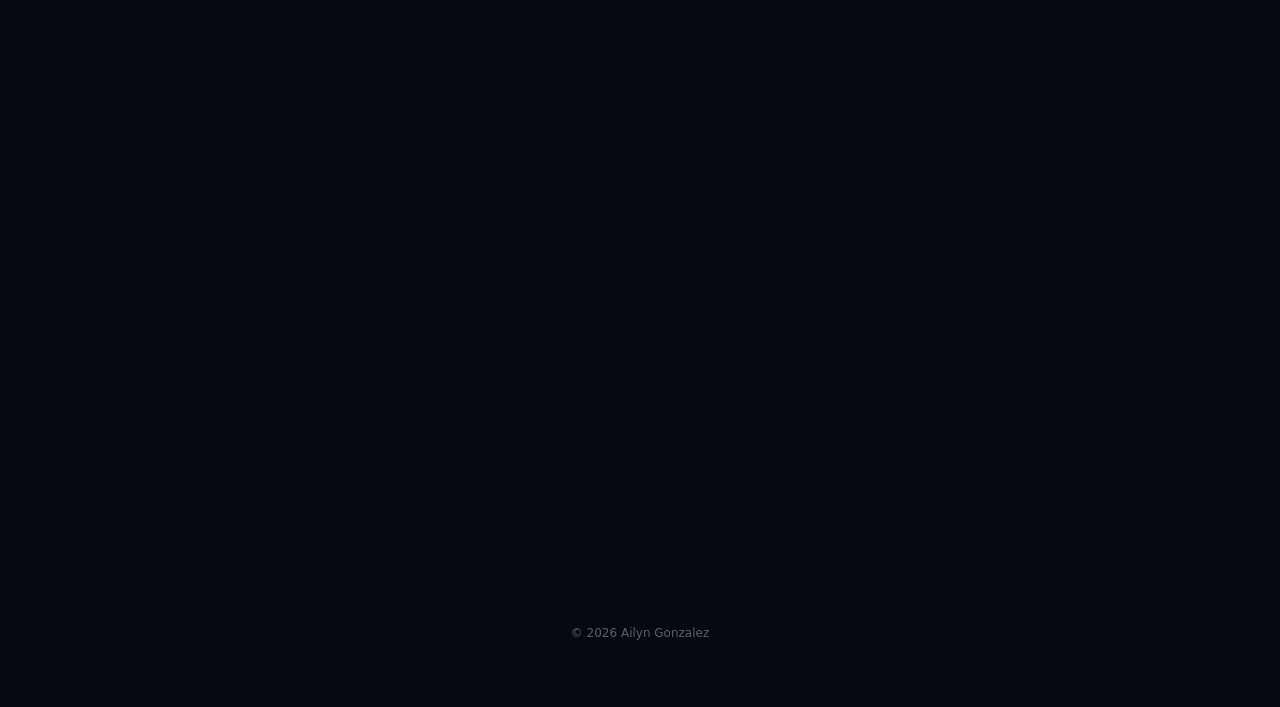
==== commit b8661023: "Update index.html" ====
--- a/index.html
+++ b/index.html
@@ -58,7 +58,7 @@
       <div class="mobile-menu-inner">
         <a href="#summary">Summary</a>
         <a href="#experience">Experience</a>
-        <a href="#skills">Skills</a>
+        <a href="#skills">Skiills</a>
         <a href="#certs">Certifications</a>
         <a href="#education">Education</a>
       </div>
@@ -283,3 +283,4 @@
 </body>
 </html>
 
+
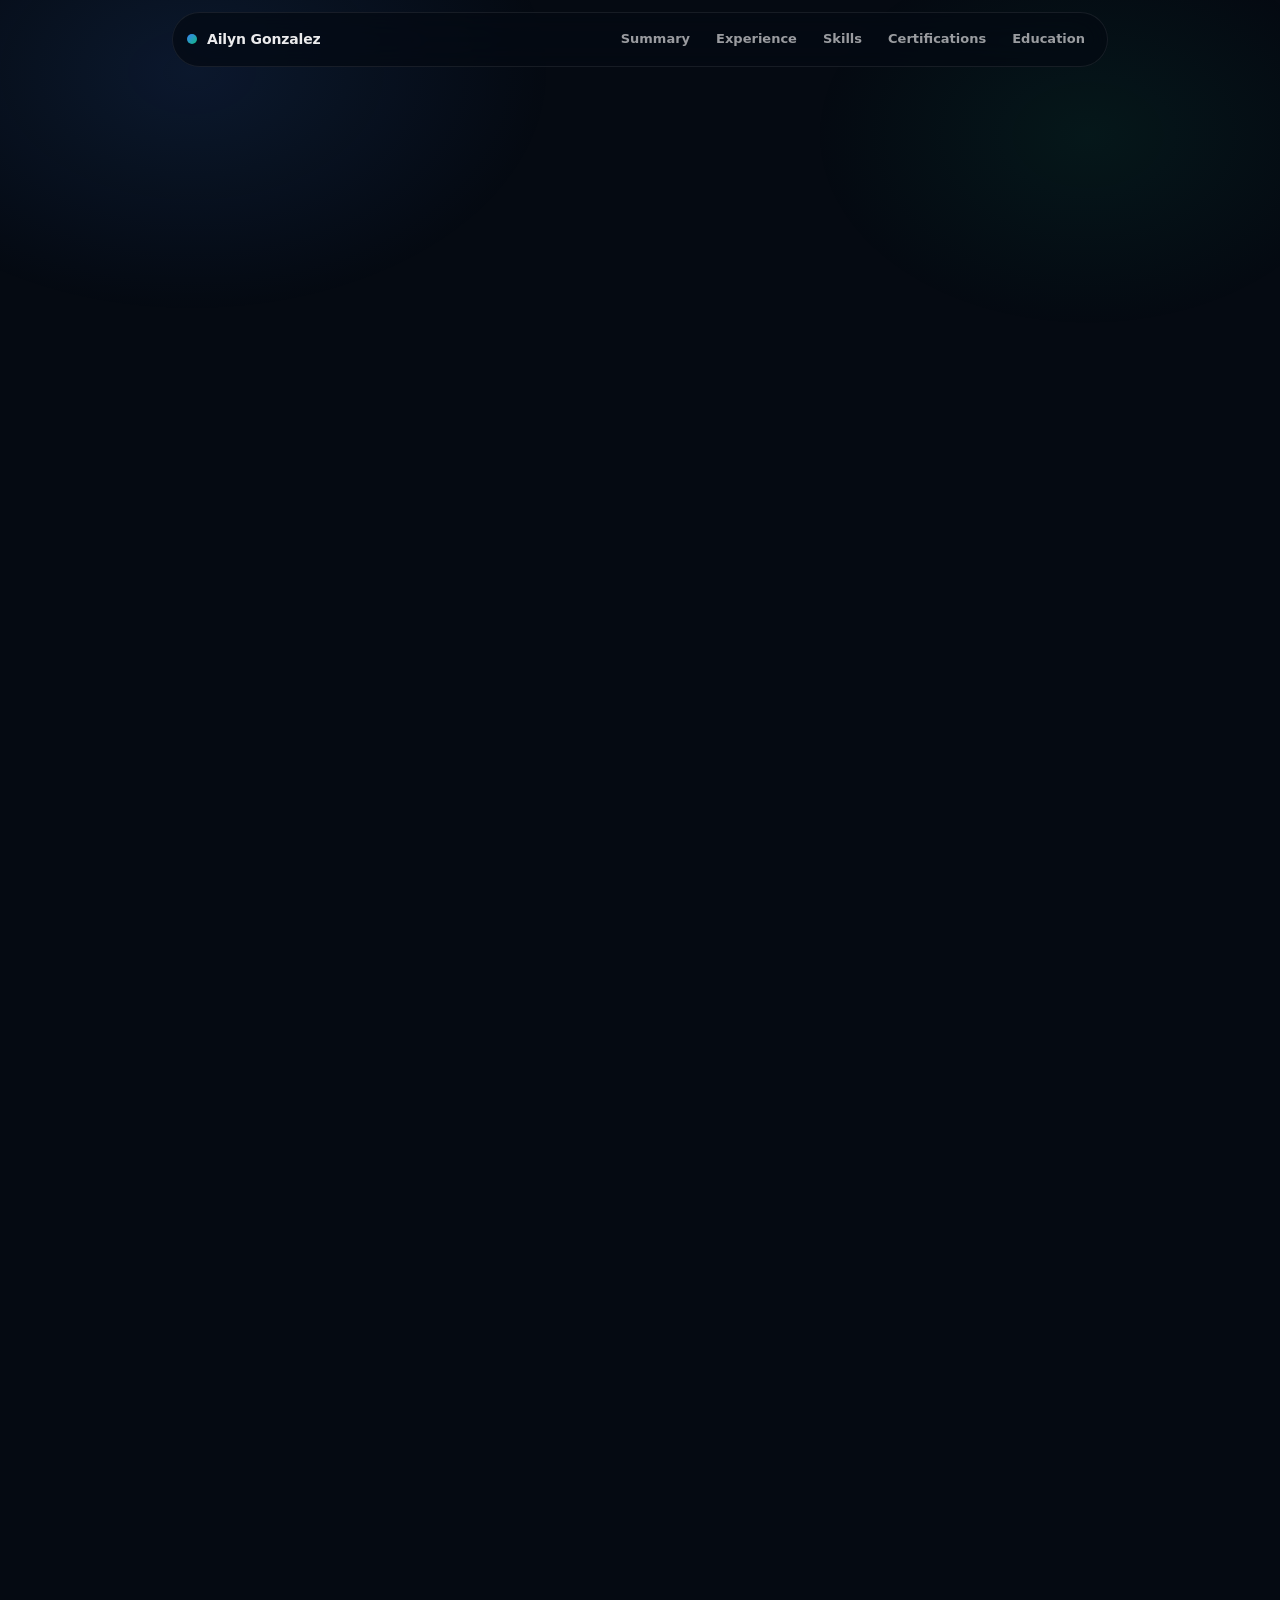
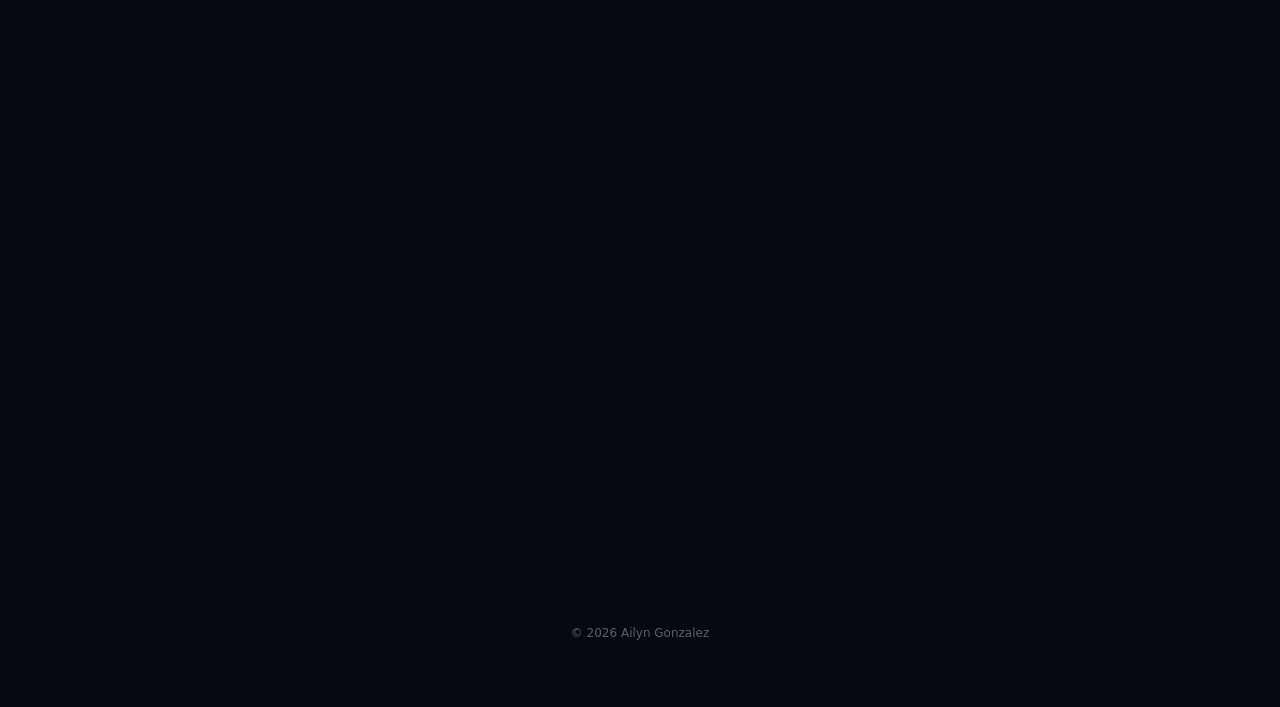
==== commit 07933828: "Update index.html" ====
--- a/index.html
+++ b/index.html
@@ -58,7 +58,7 @@
       <div class="mobile-menu-inner">
         <a href="#summary">Summary</a>
         <a href="#experience">Experience</a>
-        <a href="#skills">Skiills</a>
+        <a href="#skills">Skills</a>
         <a href="#certs">Certifications</a>
         <a href="#education">Education</a>
       </div>
@@ -284,3 +284,4 @@
 </html>
 
 
+
